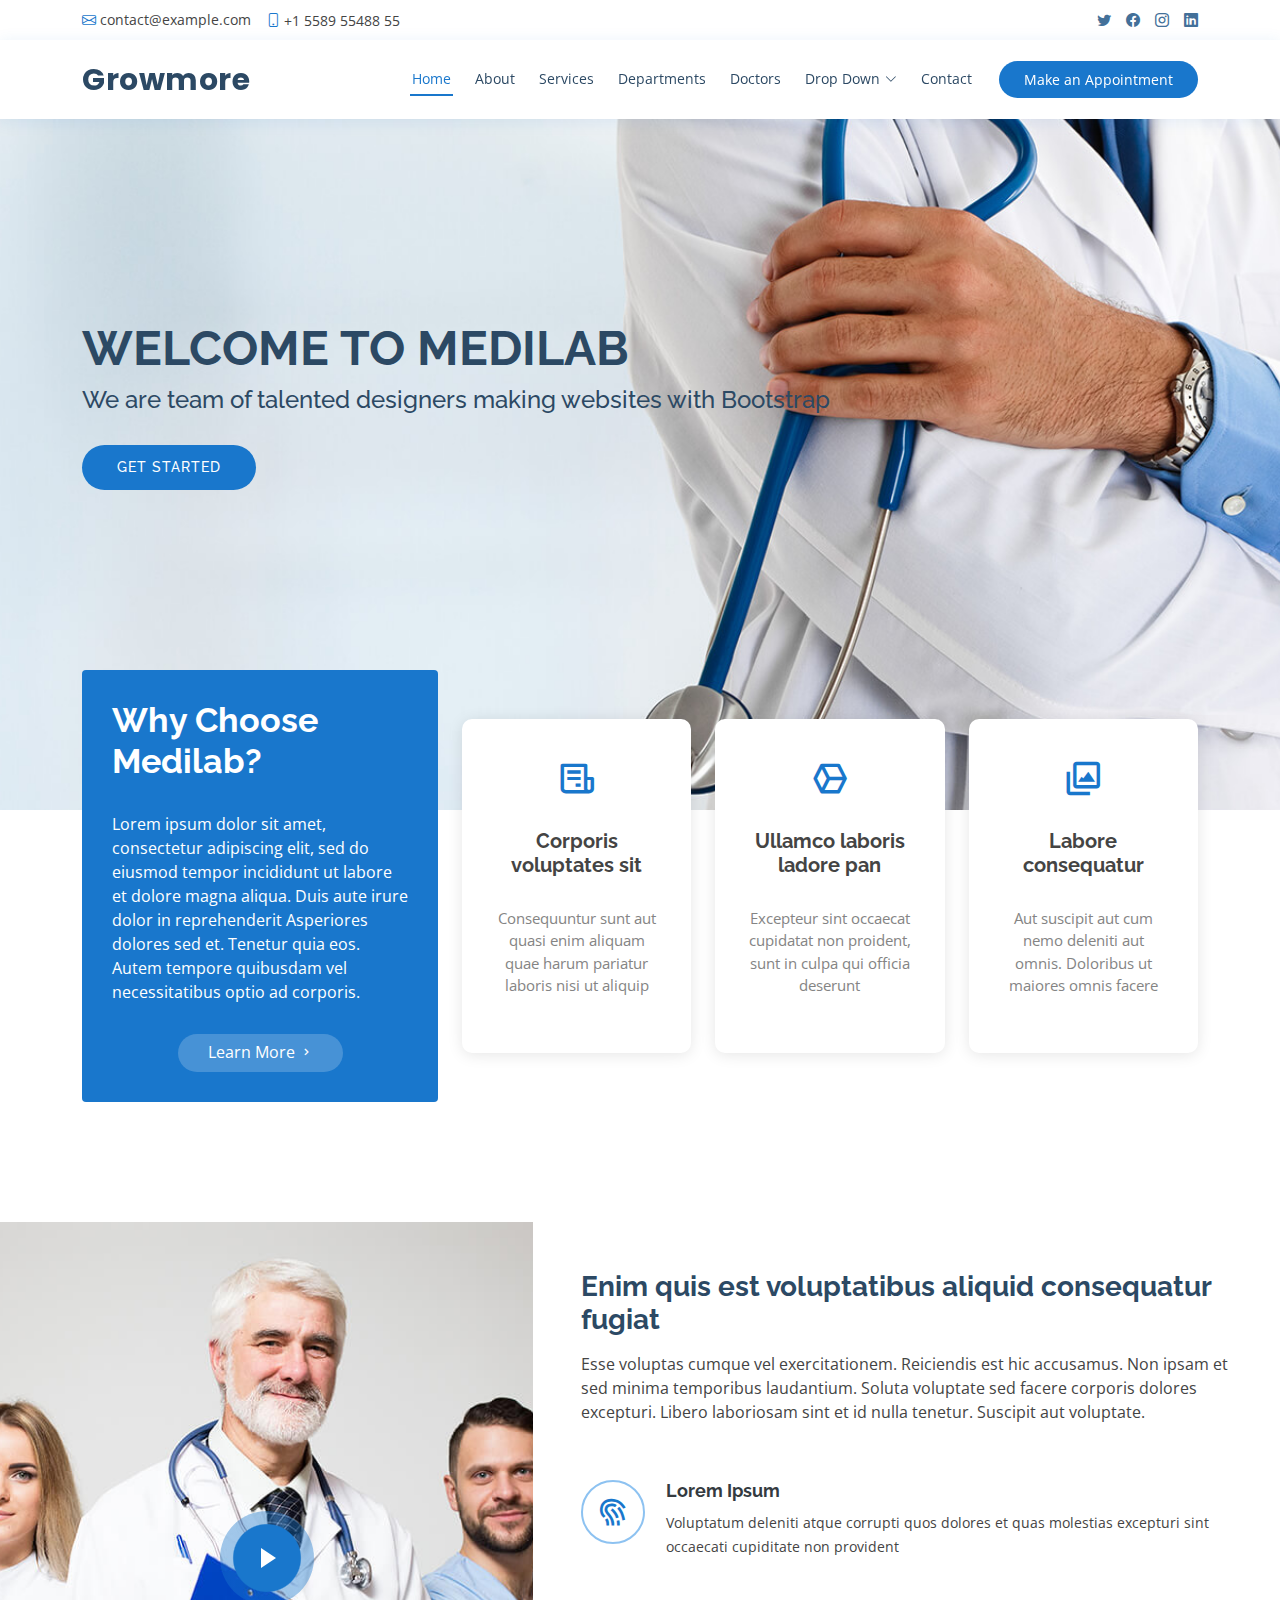
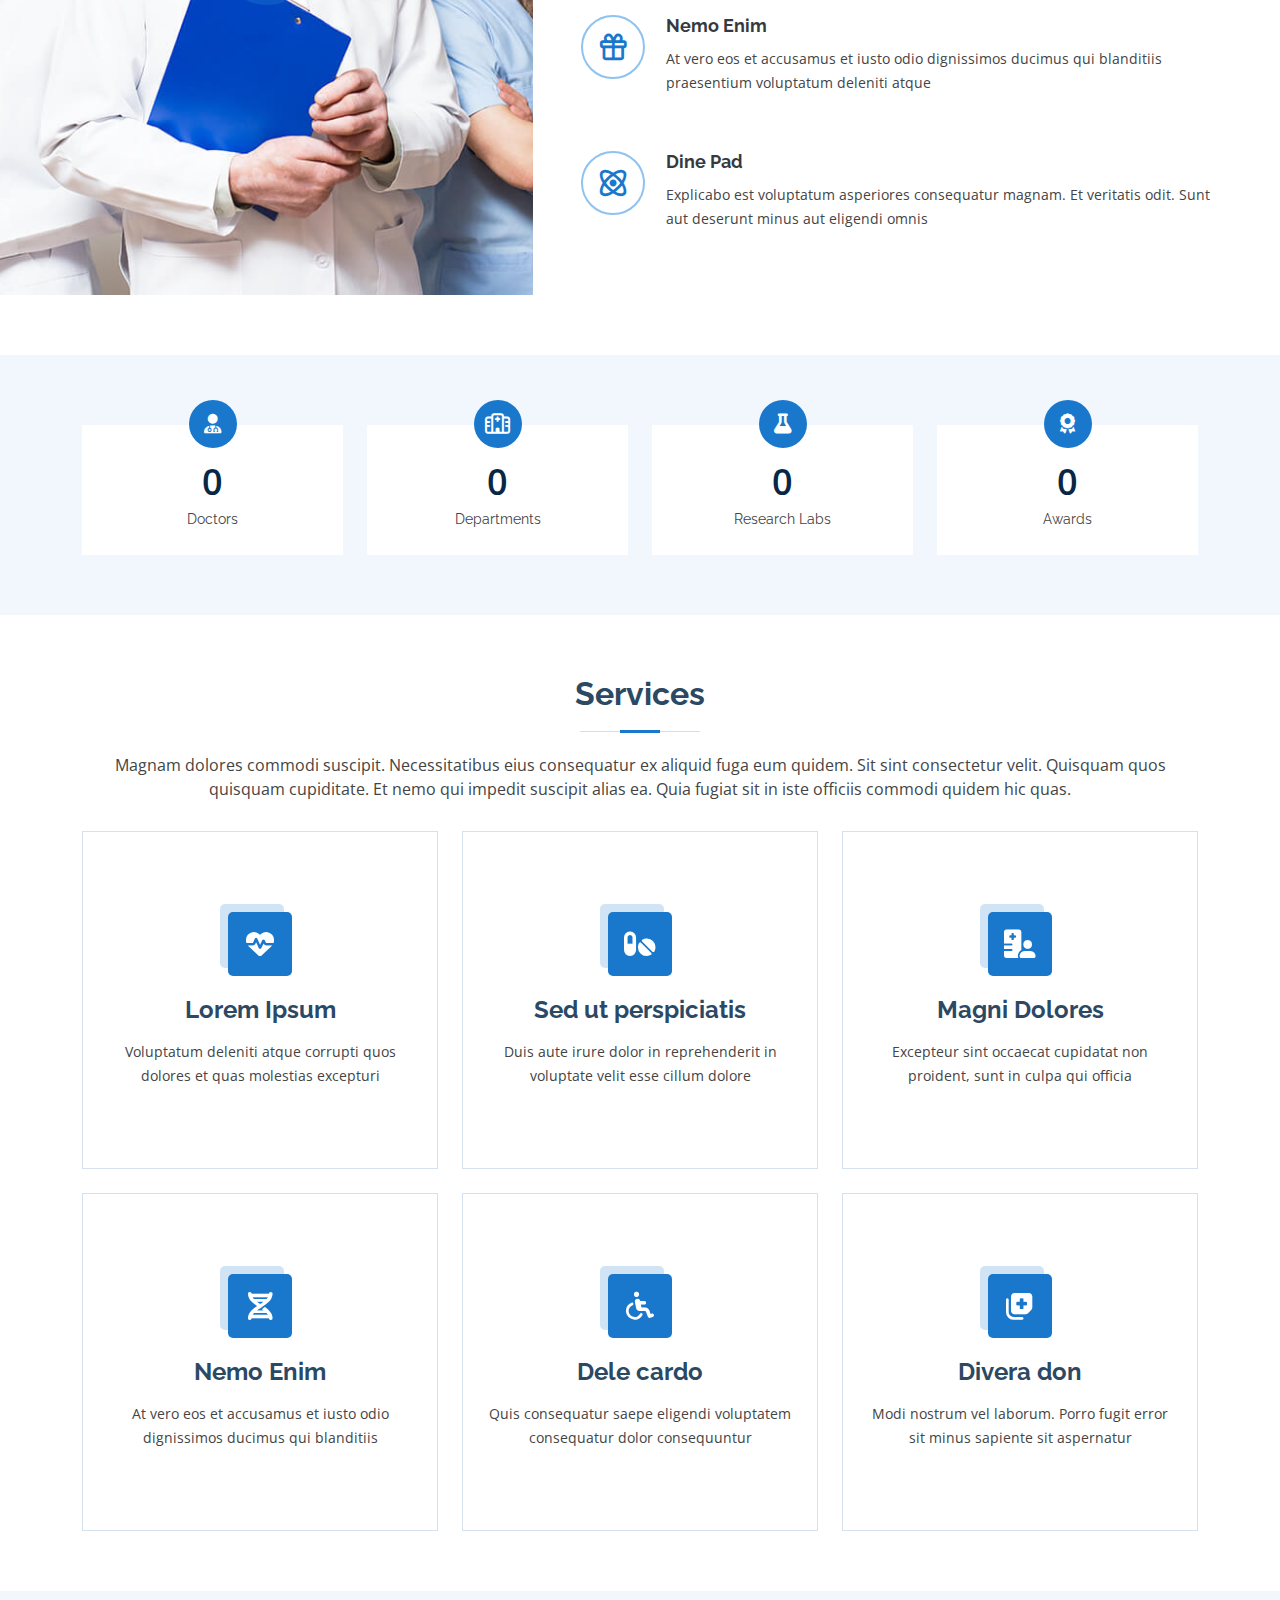
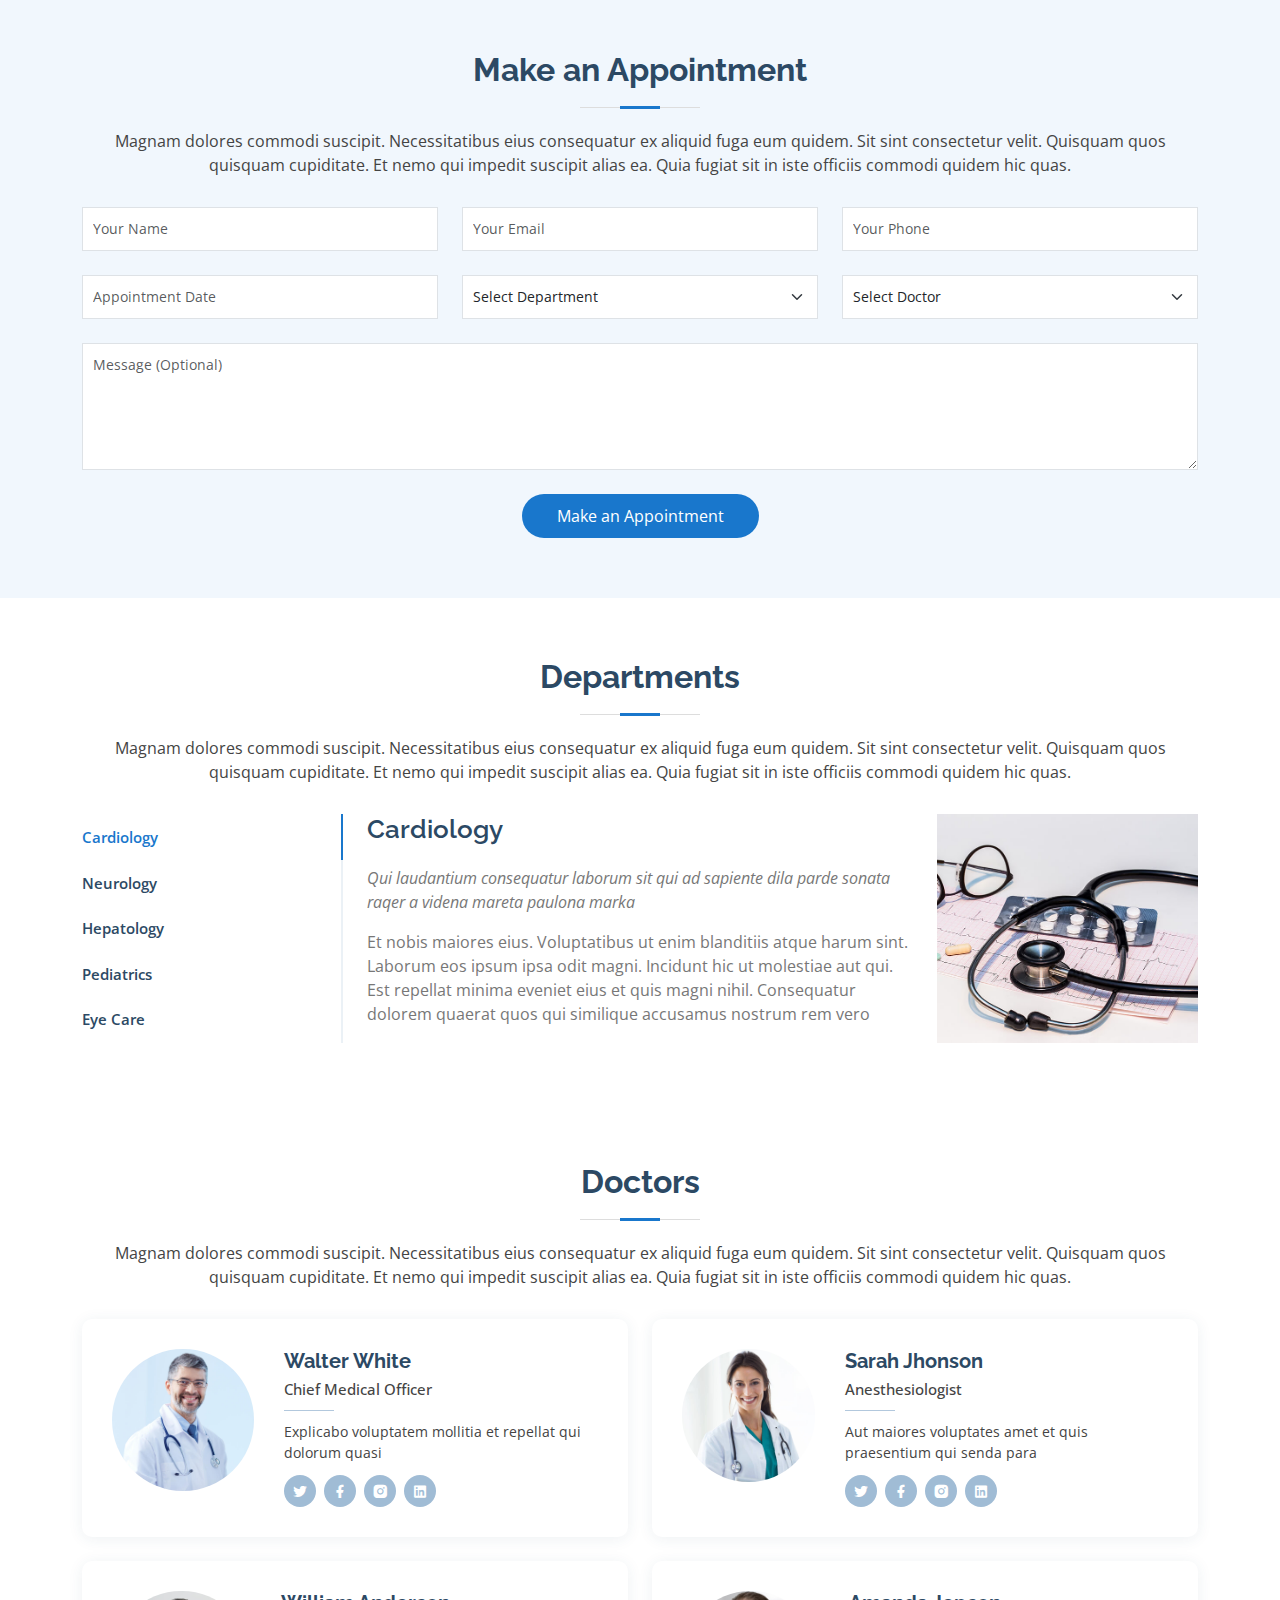
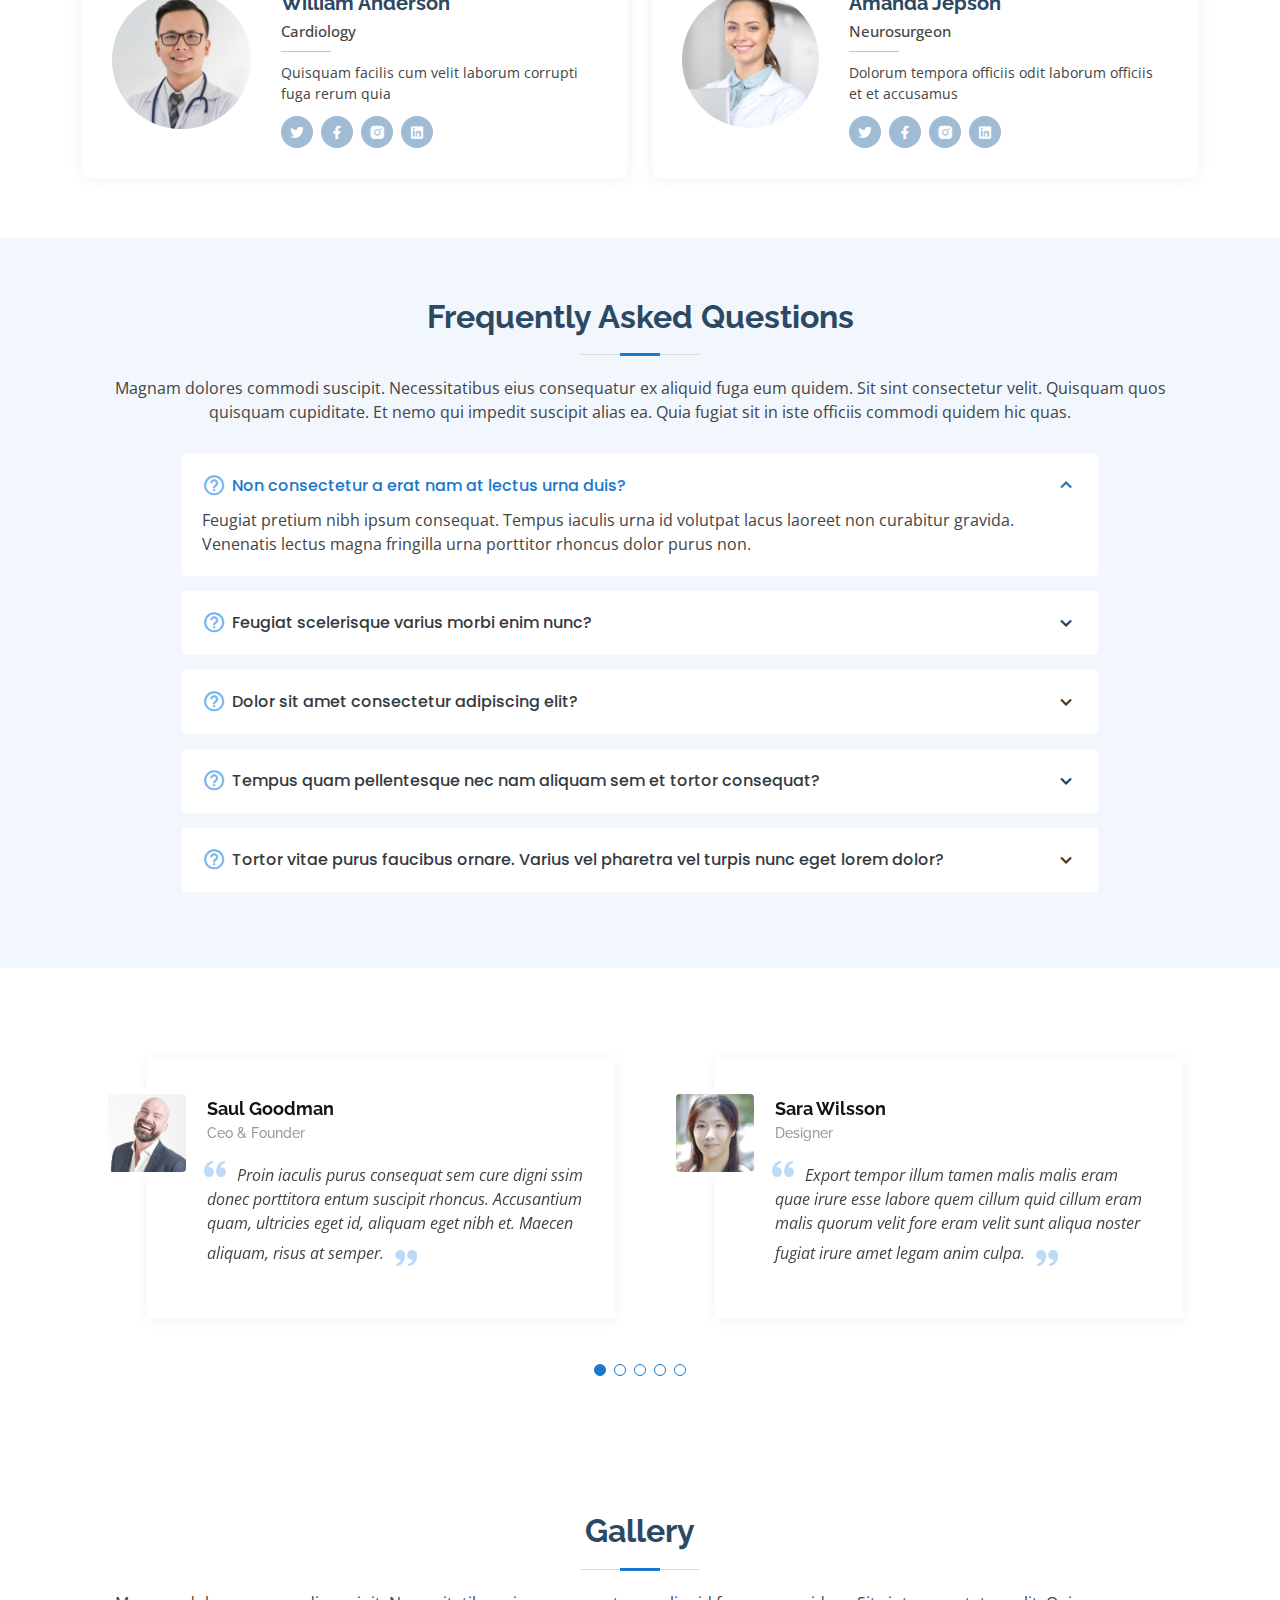
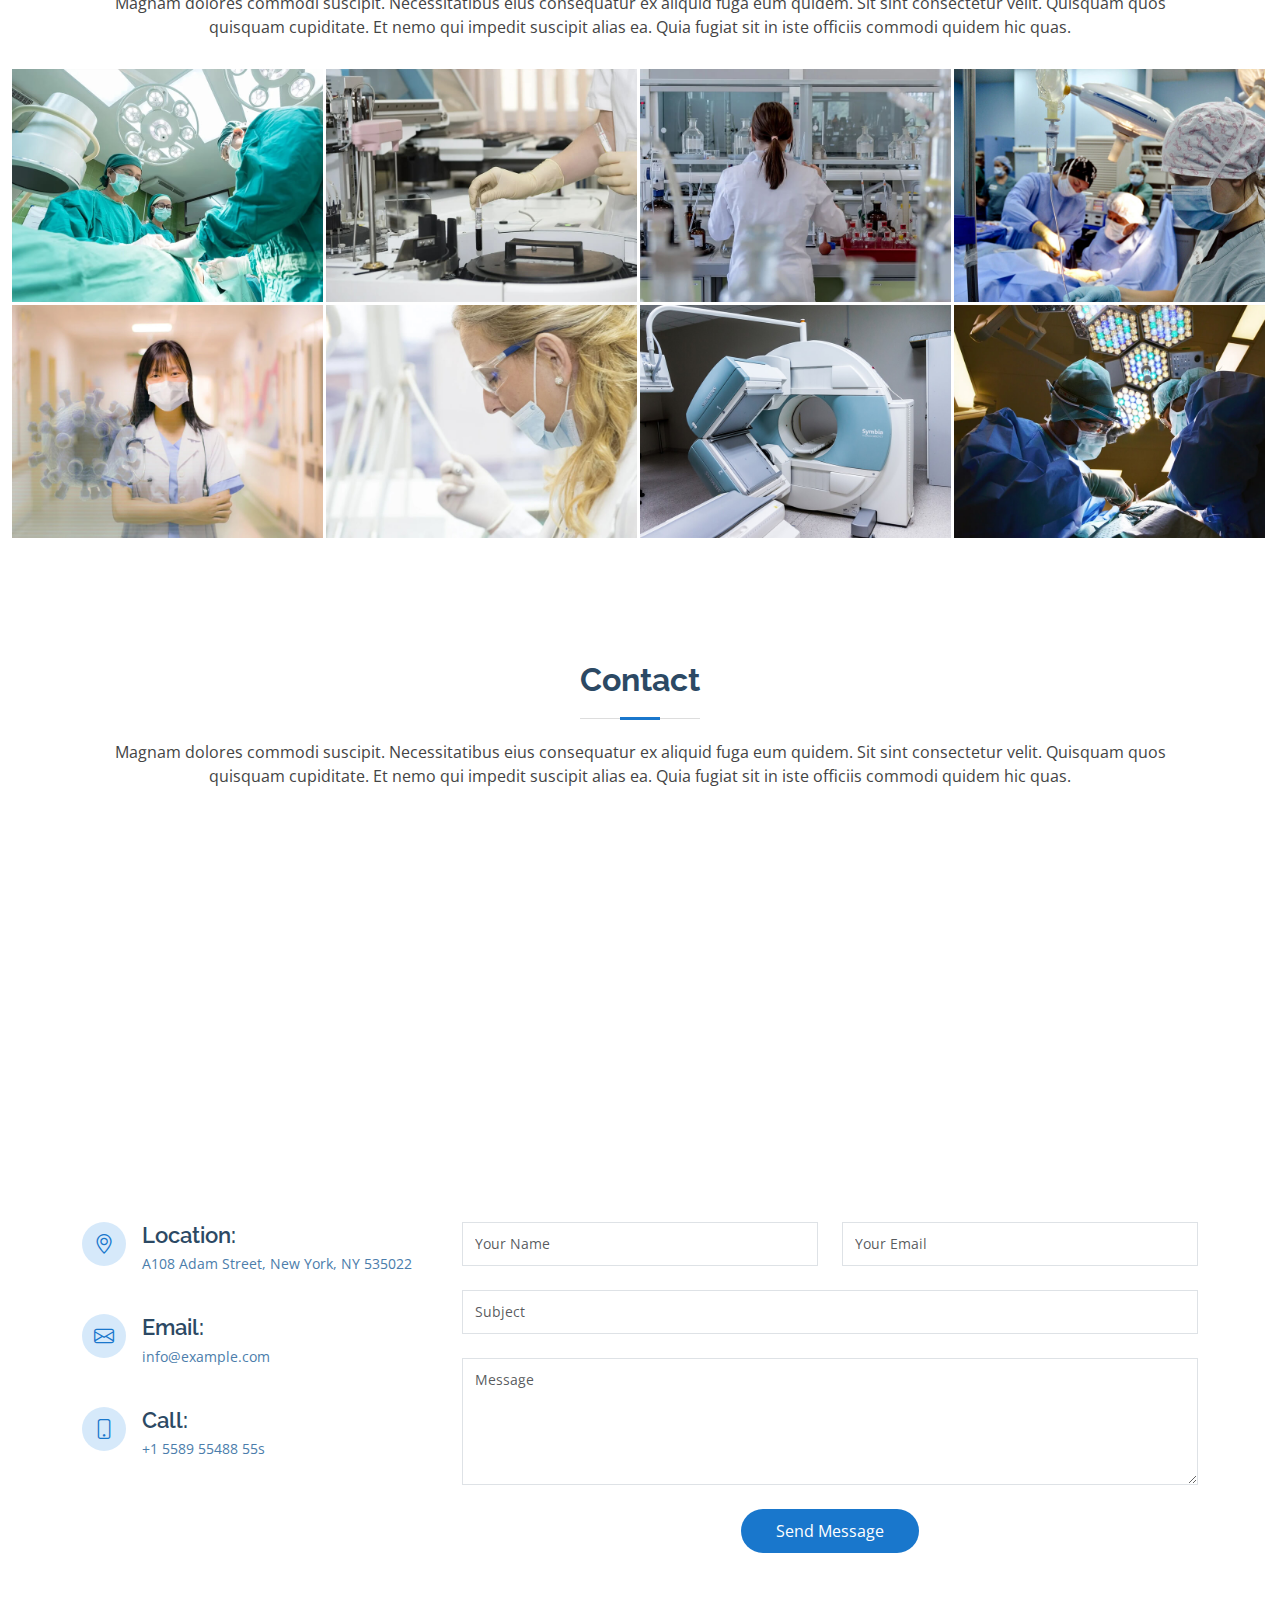
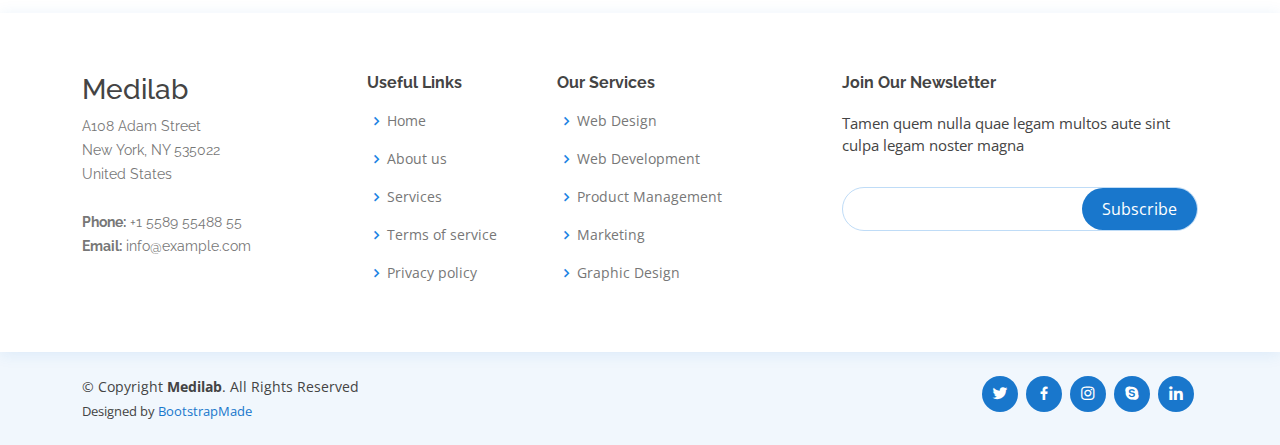
==== index.html @ aca4978a "first commit" ====
<!DOCTYPE html>
<html lang="en">

<head>
  <meta charset="utf-8">
  <meta content="width=device-width, initial-scale=1.0" name="viewport">

  <title>Medilab Bootstrap Template - Index</title>
  <meta content="" name="description">
  <meta content="" name="keywords">

  <!-- Favicons -->
  <link href="assets/img/favicon.png" rel="icon">
  <link href="assets/img/apple-touch-icon.png" rel="apple-touch-icon">

  <!-- Google Fonts -->
  <link href="https://fonts.googleapis.com/css?family=Open+Sans:300,300i,400,400i,600,600i,700,700i|Raleway:300,300i,400,400i,500,500i,600,600i,700,700i|Poppins:300,300i,400,400i,500,500i,600,600i,700,700i" rel="stylesheet">

  <!-- Vendor CSS Files -->
  <link href="assets/vendor/fontawesome-free/css/all.min.css" rel="stylesheet">
  <link href="assets/vendor/animate.css/animate.min.css" rel="stylesheet">
  <link href="assets/vendor/bootstrap/css/bootstrap.min.css" rel="stylesheet">
  <link href="assets/vendor/bootstrap-icons/bootstrap-icons.css" rel="stylesheet">
  <link href="assets/vendor/boxicons/css/boxicons.min.css" rel="stylesheet">
  <link href="assets/vendor/glightbox/css/glightbox.min.css" rel="stylesheet">
  <link href="assets/vendor/remixicon/remixicon.css" rel="stylesheet">
  <link href="assets/vendor/swiper/swiper-bundle.min.css" rel="stylesheet">

  <!-- Template Main CSS File -->
  <link href="assets/css/style.css" rel="stylesheet">

  <!-- =======================================================
  * Template Name: Medilab
  * Updated: Sep 18 2023 with Bootstrap v5.3.2
  * Template URL: https://bootstrapmade.com/medilab-free-medical-bootstrap-theme/
  * Author: BootstrapMade.com
  * License: https://bootstrapmade.com/license/
  ======================================================== -->
</head>

<body>

  <!-- ======= Top Bar ======= -->
  <div id="topbar" class="d-flex align-items-center fixed-top">
    <div class="container d-flex justify-content-between">
      <div class="contact-info d-flex align-items-center">
        <i class="bi bi-envelope"></i> <a href="mailto:contact@example.com">contact@example.com</a>
        <i class="bi bi-phone"></i> +1 5589 55488 55
      </div>
      <div class="d-none d-lg-flex social-links align-items-center">
        <a href="#" class="twitter"><i class="bi bi-twitter"></i></a>
        <a href="#" class="facebook"><i class="bi bi-facebook"></i></a>
        <a href="#" class="instagram"><i class="bi bi-instagram"></i></a>
        <a href="#" class="linkedin"><i class="bi bi-linkedin"></i></i></a>
      </div>
    </div>
  </div>

  <!-- ======= Header ======= -->
  <header id="header" class="fixed-top">
    <div class="container d-flex align-items-center">

      <h1 class="logo me-auto"><a href="index.html">Growmore</a></h1>
      <!-- Uncomment below if you prefer to use an image logo -->
      <!-- <a href="index.html" class="logo me-auto"><img src="assets/img/logo.png" alt="" class="img-fluid"></a>-->

      <nav id="navbar" class="navbar order-last order-lg-0">
        <ul>
          <li><a class="nav-link scrollto active" href="#hero">Home</a></li>
          <li><a class="nav-link scrollto" href="#about">About</a></li>
          <li><a class="nav-link scrollto" href="#services">Services</a></li>
          <li><a class="nav-link scrollto" href="#departments">Departments</a></li>
          <li><a class="nav-link scrollto" href="#doctors">Doctors</a></li>
          <li class="dropdown"><a href="#"><span>Drop Down</span> <i class="bi bi-chevron-down"></i></a>
            <ul>
              <li><a href="#">Drop Down 1</a></li>
              <li class="dropdown"><a href="#"><span>Deep Drop Down</span> <i class="bi bi-chevron-right"></i></a>
                <ul>
                  <li><a href="#">Deep Drop Down 1</a></li>
                  <li><a href="#">Deep Drop Down 2</a></li>
                  <li><a href="#">Deep Drop Down 3</a></li>
                  <li><a href="#">Deep Drop Down 4</a></li>
                  <li><a href="#">Deep Drop Down 5</a></li>
                </ul>
              </li>
              <li><a href="#">Drop Down 2</a></li>
              <li><a href="#">Drop Down 3</a></li>
              <li><a href="#">Drop Down 4</a></li>
            </ul>
          </li>
          <li><a class="nav-link scrollto" href="#contact">Contact</a></li>
        </ul>
        <i class="bi bi-list mobile-nav-toggle"></i>
      </nav><!-- .navbar -->

      <a href="#appointment" class="appointment-btn scrollto"><span class="d-none d-md-inline">Make an</span> Appointment</a>

    </div>
  </header><!-- End Header -->

  <!-- ======= Hero Section ======= -->
  <section id="hero" class="d-flex align-items-center">
    <div class="container">
      <h1>Welcome to Medilab</h1>
      <h2>We are team of talented designers making websites with Bootstrap</h2>
      <a href="#about" class="btn-get-started scrollto">Get Started</a>
    </div>
  </section><!-- End Hero -->

  <main id="main">

    <!-- ======= Why Us Section ======= -->
    <section id="why-us" class="why-us">
      <div class="container">

        <div class="row">
          <div class="col-lg-4 d-flex align-items-stretch">
            <div class="content">
              <h3>Why Choose Medilab?</h3>
              <p>
                Lorem ipsum dolor sit amet, consectetur adipiscing elit, sed do eiusmod tempor incididunt ut labore et dolore magna aliqua. Duis aute irure dolor in reprehenderit
                Asperiores dolores sed et. Tenetur quia eos. Autem tempore quibusdam vel necessitatibus optio ad corporis.
              </p>
              <div class="text-center">
                <a href="#" class="more-btn">Learn More <i class="bx bx-chevron-right"></i></a>
              </div>
            </div>
          </div>
          <div class="col-lg-8 d-flex align-items-stretch">
            <div class="icon-boxes d-flex flex-column justify-content-center">
              <div class="row">
                <div class="col-xl-4 d-flex align-items-stretch">
                  <div class="icon-box mt-4 mt-xl-0">
                    <i class="bx bx-receipt"></i>
                    <h4>Corporis voluptates sit</h4>
                    <p>Consequuntur sunt aut quasi enim aliquam quae harum pariatur laboris nisi ut aliquip</p>
                  </div>
                </div>
                <div class="col-xl-4 d-flex align-items-stretch">
                  <div class="icon-box mt-4 mt-xl-0">
                    <i class="bx bx-cube-alt"></i>
                    <h4>Ullamco laboris ladore pan</h4>
                    <p>Excepteur sint occaecat cupidatat non proident, sunt in culpa qui officia deserunt</p>
                  </div>
                </div>
                <div class="col-xl-4 d-flex align-items-stretch">
                  <div class="icon-box mt-4 mt-xl-0">
                    <i class="bx bx-images"></i>
                    <h4>Labore consequatur</h4>
                    <p>Aut suscipit aut cum nemo deleniti aut omnis. Doloribus ut maiores omnis facere</p>
                  </div>
                </div>
              </div>
            </div><!-- End .content-->
          </div>
        </div>

      </div>
    </section><!-- End Why Us Section -->

    <!-- ======= About Section ======= -->
    <section id="about" class="about">
      <div class="container-fluid">

        <div class="row">
          <div class="col-xl-5 col-lg-6 video-box d-flex justify-content-center align-items-stretch position-relative">
            <a href="https://www.youtube.com/watch?v=jDDaplaOz7Q" class="glightbox play-btn mb-4"></a>
          </div>

          <div class="col-xl-7 col-lg-6 icon-boxes d-flex flex-column align-items-stretch justify-content-center py-5 px-lg-5">
            <h3>Enim quis est voluptatibus aliquid consequatur fugiat</h3>
            <p>Esse voluptas cumque vel exercitationem. Reiciendis est hic accusamus. Non ipsam et sed minima temporibus laudantium. Soluta voluptate sed facere corporis dolores excepturi. Libero laboriosam sint et id nulla tenetur. Suscipit aut voluptate.</p>

            <div class="icon-box">
              <div class="icon"><i class="bx bx-fingerprint"></i></div>
              <h4 class="title"><a href="">Lorem Ipsum</a></h4>
              <p class="description">Voluptatum deleniti atque corrupti quos dolores et quas molestias excepturi sint occaecati cupiditate non provident</p>
            </div>

            <div class="icon-box">
              <div class="icon"><i class="bx bx-gift"></i></div>
              <h4 class="title"><a href="">Nemo Enim</a></h4>
              <p class="description">At vero eos et accusamus et iusto odio dignissimos ducimus qui blanditiis praesentium voluptatum deleniti atque</p>
            </div>

            <div class="icon-box">
              <div class="icon"><i class="bx bx-atom"></i></div>
              <h4 class="title"><a href="">Dine Pad</a></h4>
              <p class="description">Explicabo est voluptatum asperiores consequatur magnam. Et veritatis odit. Sunt aut deserunt minus aut eligendi omnis</p>
            </div>

          </div>
        </div>

      </div>
    </section><!-- End About Section -->

    <!-- ======= Counts Section ======= -->
    <section id="counts" class="counts">
      <div class="container">

        <div class="row">

          <div class="col-lg-3 col-md-6">
            <div class="count-box">
              <i class="fas fa-user-md"></i>
              <span data-purecounter-start="0" data-purecounter-end="85" data-purecounter-duration="1" class="purecounter"></span>
              <p>Doctors</p>
            </div>
          </div>

          <div class="col-lg-3 col-md-6 mt-5 mt-md-0">
            <div class="count-box">
              <i class="far fa-hospital"></i>
              <span data-purecounter-start="0" data-purecounter-end="18" data-purecounter-duration="1" class="purecounter"></span>
              <p>Departments</p>
            </div>
          </div>

          <div class="col-lg-3 col-md-6 mt-5 mt-lg-0">
            <div class="count-box">
              <i class="fas fa-flask"></i>
              <span data-purecounter-start="0" data-purecounter-end="12" data-purecounter-duration="1" class="purecounter"></span>
              <p>Research Labs</p>
            </div>
          </div>

          <div class="col-lg-3 col-md-6 mt-5 mt-lg-0">
            <div class="count-box">
              <i class="fas fa-award"></i>
              <span data-purecounter-start="0" data-purecounter-end="150" data-purecounter-duration="1" class="purecounter"></span>
              <p>Awards</p>
            </div>
          </div>

        </div>

      </div>
    </section><!-- End Counts Section -->

    <!-- ======= Services Section ======= -->
    <section id="services" class="services">
      <div class="container">

        <div class="section-title">
          <h2>Services</h2>
          <p>Magnam dolores commodi suscipit. Necessitatibus eius consequatur ex aliquid fuga eum quidem. Sit sint consectetur velit. Quisquam quos quisquam cupiditate. Et nemo qui impedit suscipit alias ea. Quia fugiat sit in iste officiis commodi quidem hic quas.</p>
        </div>

        <div class="row">
          <div class="col-lg-4 col-md-6 d-flex align-items-stretch">
            <div class="icon-box">
              <div class="icon"><i class="fas fa-heartbeat"></i></div>
              <h4><a href="">Lorem Ipsum</a></h4>
              <p>Voluptatum deleniti atque corrupti quos dolores et quas molestias excepturi</p>
            </div>
          </div>

          <div class="col-lg-4 col-md-6 d-flex align-items-stretch mt-4 mt-md-0">
            <div class="icon-box">
              <div class="icon"><i class="fas fa-pills"></i></div>
              <h4><a href="">Sed ut perspiciatis</a></h4>
              <p>Duis aute irure dolor in reprehenderit in voluptate velit esse cillum dolore</p>
            </div>
          </div>

          <div class="col-lg-4 col-md-6 d-flex align-items-stretch mt-4 mt-lg-0">
            <div class="icon-box">
              <div class="icon"><i class="fas fa-hospital-user"></i></div>
              <h4><a href="">Magni Dolores</a></h4>
              <p>Excepteur sint occaecat cupidatat non proident, sunt in culpa qui officia</p>
            </div>
          </div>

          <div class="col-lg-4 col-md-6 d-flex align-items-stretch mt-4">
            <div class="icon-box">
              <div class="icon"><i class="fas fa-dna"></i></div>
              <h4><a href="">Nemo Enim</a></h4>
              <p>At vero eos et accusamus et iusto odio dignissimos ducimus qui blanditiis</p>
            </div>
          </div>

          <div class="col-lg-4 col-md-6 d-flex align-items-stretch mt-4">
            <div class="icon-box">
              <div class="icon"><i class="fas fa-wheelchair"></i></div>
              <h4><a href="">Dele cardo</a></h4>
              <p>Quis consequatur saepe eligendi voluptatem consequatur dolor consequuntur</p>
            </div>
          </div>

          <div class="col-lg-4 col-md-6 d-flex align-items-stretch mt-4">
            <div class="icon-box">
              <div class="icon"><i class="fas fa-notes-medical"></i></div>
              <h4><a href="">Divera don</a></h4>
              <p>Modi nostrum vel laborum. Porro fugit error sit minus sapiente sit aspernatur</p>
            </div>
          </div>

        </div>

      </div>
    </section><!-- End Services Section -->

    <!-- ======= Appointment Section ======= -->
    <section id="appointment" class="appointment section-bg">
      <div class="container">

        <div class="section-title">
          <h2>Make an Appointment</h2>
          <p>Magnam dolores commodi suscipit. Necessitatibus eius consequatur ex aliquid fuga eum quidem. Sit sint consectetur velit. Quisquam quos quisquam cupiditate. Et nemo qui impedit suscipit alias ea. Quia fugiat sit in iste officiis commodi quidem hic quas.</p>
        </div>

        <form action="forms/appointment.php" method="post" role="form" class="php-email-form">
          <div class="row">
            <div class="col-md-4 form-group">
              <input type="text" name="name" class="form-control" id="name" placeholder="Your Name" data-rule="minlen:4" data-msg="Please enter at least 4 chars">
              <div class="validate"></div>
            </div>
            <div class="col-md-4 form-group mt-3 mt-md-0">
              <input type="email" class="form-control" name="email" id="email" placeholder="Your Email" data-rule="email" data-msg="Please enter a valid email">
              <div class="validate"></div>
            </div>
            <div class="col-md-4 form-group mt-3 mt-md-0">
              <input type="tel" class="form-control" name="phone" id="phone" placeholder="Your Phone" data-rule="minlen:4" data-msg="Please enter at least 4 chars">
              <div class="validate"></div>
            </div>
          </div>
          <div class="row">
            <div class="col-md-4 form-group mt-3">
              <input type="datetime" name="date" class="form-control datepicker" id="date" placeholder="Appointment Date" data-rule="minlen:4" data-msg="Please enter at least 4 chars">
              <div class="validate"></div>
            </div>
            <div class="col-md-4 form-group mt-3">
              <select name="department" id="department" class="form-select">
                <option value="">Select Department</option>
                <option value="Department 1">Department 1</option>
                <option value="Department 2">Department 2</option>
                <option value="Department 3">Department 3</option>
              </select>
              <div class="validate"></div>
            </div>
            <div class="col-md-4 form-group mt-3">
              <select name="doctor" id="doctor" class="form-select">
                <option value="">Select Doctor</option>
                <option value="Doctor 1">Doctor 1</option>
                <option value="Doctor 2">Doctor 2</option>
                <option value="Doctor 3">Doctor 3</option>
              </select>
              <div class="validate"></div>
            </div>
          </div>

          <div class="form-group mt-3">
            <textarea class="form-control" name="message" rows="5" placeholder="Message (Optional)"></textarea>
            <div class="validate"></div>
          </div>
          <div class="mb-3">
            <div class="loading">Loading</div>
            <div class="error-message"></div>
            <div class="sent-message">Your appointment request has been sent successfully. Thank you!</div>
          </div>
          <div class="text-center"><button type="submit">Make an Appointment</button></div>
        </form>

      </div>
    </section><!-- End Appointment Section -->

    <!-- ======= Departments Section ======= -->
    <section id="departments" class="departments">
      <div class="container">

        <div class="section-title">
          <h2>Departments</h2>
          <p>Magnam dolores commodi suscipit. Necessitatibus eius consequatur ex aliquid fuga eum quidem. Sit sint consectetur velit. Quisquam quos quisquam cupiditate. Et nemo qui impedit suscipit alias ea. Quia fugiat sit in iste officiis commodi quidem hic quas.</p>
        </div>

        <div class="row gy-4">
          <div class="col-lg-3">
            <ul class="nav nav-tabs flex-column">
              <li class="nav-item">
                <a class="nav-link active show" data-bs-toggle="tab" href="#tab-1">Cardiology</a>
              </li>
              <li class="nav-item">
                <a class="nav-link" data-bs-toggle="tab" href="#tab-2">Neurology</a>
              </li>
              <li class="nav-item">
                <a class="nav-link" data-bs-toggle="tab" href="#tab-3">Hepatology</a>
              </li>
              <li class="nav-item">
                <a class="nav-link" data-bs-toggle="tab" href="#tab-4">Pediatrics</a>
              </li>
              <li class="nav-item">
                <a class="nav-link" data-bs-toggle="tab" href="#tab-5">Eye Care</a>
              </li>
            </ul>
          </div>
          <div class="col-lg-9">
            <div class="tab-content">
              <div class="tab-pane active show" id="tab-1">
                <div class="row gy-4">
                  <div class="col-lg-8 details order-2 order-lg-1">
                    <h3>Cardiology</h3>
                    <p class="fst-italic">Qui laudantium consequatur laborum sit qui ad sapiente dila parde sonata raqer a videna mareta paulona marka</p>
                    <p>Et nobis maiores eius. Voluptatibus ut enim blanditiis atque harum sint. Laborum eos ipsum ipsa odit magni. Incidunt hic ut molestiae aut qui. Est repellat minima eveniet eius et quis magni nihil. Consequatur dolorem quaerat quos qui similique accusamus nostrum rem vero</p>
                  </div>
                  <div class="col-lg-4 text-center order-1 order-lg-2">
                    <img src="assets/img/departments-1.jpg" alt="" class="img-fluid">
                  </div>
                </div>
              </div>
              <div class="tab-pane" id="tab-2">
                <div class="row gy-4">
                  <div class="col-lg-8 details order-2 order-lg-1">
                    <h3>Et blanditiis nemo veritatis excepturi</h3>
                    <p class="fst-italic">Qui laudantium consequatur laborum sit qui ad sapiente dila parde sonata raqer a videna mareta paulona marka</p>
                    <p>Ea ipsum voluptatem consequatur quis est. Illum error ullam omnis quia et reiciendis sunt sunt est. Non aliquid repellendus itaque accusamus eius et velit ipsa voluptates. Optio nesciunt eaque beatae accusamus lerode pakto madirna desera vafle de nideran pal</p>
                  </div>
                  <div class="col-lg-4 text-center order-1 order-lg-2">
                    <img src="assets/img/departments-2.jpg" alt="" class="img-fluid">
                  </div>
                </div>
              </div>
              <div class="tab-pane" id="tab-3">
                <div class="row gy-4">
                  <div class="col-lg-8 details order-2 order-lg-1">
                    <h3>Impedit facilis occaecati odio neque aperiam sit</h3>
                    <p class="fst-italic">Eos voluptatibus quo. Odio similique illum id quidem non enim fuga. Qui natus non sunt dicta dolor et. In asperiores velit quaerat perferendis aut</p>
                    <p>Iure officiis odit rerum. Harum sequi eum illum corrupti culpa veritatis quisquam. Neque necessitatibus illo rerum eum ut. Commodi ipsam minima molestiae sed laboriosam a iste odio. Earum odit nesciunt fugiat sit ullam. Soluta et harum voluptatem optio quae</p>
                  </div>
                  <div class="col-lg-4 text-center order-1 order-lg-2">
                    <img src="assets/img/departments-3.jpg" alt="" class="img-fluid">
                  </div>
                </div>
              </div>
              <div class="tab-pane" id="tab-4">
                <div class="row gy-4">
                  <div class="col-lg-8 details order-2 order-lg-1">
                    <h3>Fuga dolores inventore laboriosam ut est accusamus laboriosam dolore</h3>
                    <p class="fst-italic">Totam aperiam accusamus. Repellat consequuntur iure voluptas iure porro quis delectus</p>
                    <p>Eaque consequuntur consequuntur libero expedita in voluptas. Nostrum ipsam necessitatibus aliquam fugiat debitis quis velit. Eum ex maxime error in consequatur corporis atque. Eligendi asperiores sed qui veritatis aperiam quia a laborum inventore</p>
                  </div>
                  <div class="col-lg-4 text-center order-1 order-lg-2">
                    <img src="assets/img/departments-4.jpg" alt="" class="img-fluid">
                  </div>
                </div>
              </div>
              <div class="tab-pane" id="tab-5">
                <div class="row gy-4">
                  <div class="col-lg-8 details order-2 order-lg-1">
                    <h3>Est eveniet ipsam sindera pad rone matrelat sando reda</h3>
                    <p class="fst-italic">Omnis blanditiis saepe eos autem qui sunt debitis porro quia.</p>
                    <p>Exercitationem nostrum omnis. Ut reiciendis repudiandae minus. Omnis recusandae ut non quam ut quod eius qui. Ipsum quia odit vero atque qui quibusdam amet. Occaecati sed est sint aut vitae molestiae voluptate vel</p>
                  </div>
                  <div class="col-lg-4 text-center order-1 order-lg-2">
                    <img src="assets/img/departments-5.jpg" alt="" class="img-fluid">
                  </div>
                </div>
              </div>
            </div>
          </div>
        </div>

      </div>
    </section><!-- End Departments Section -->

    <!-- ======= Doctors Section ======= -->
    <section id="doctors" class="doctors">
      <div class="container">

        <div class="section-title">
          <h2>Doctors</h2>
          <p>Magnam dolores commodi suscipit. Necessitatibus eius consequatur ex aliquid fuga eum quidem. Sit sint consectetur velit. Quisquam quos quisquam cupiditate. Et nemo qui impedit suscipit alias ea. Quia fugiat sit in iste officiis commodi quidem hic quas.</p>
        </div>

        <div class="row">

          <div class="col-lg-6">
            <div class="member d-flex align-items-start">
              <div class="pic"><img src="assets/img/doctors/doctors-1.jpg" class="img-fluid" alt=""></div>
              <div class="member-info">
                <h4>Walter White</h4>
                <span>Chief Medical Officer</span>
                <p>Explicabo voluptatem mollitia et repellat qui dolorum quasi</p>
                <div class="social">
                  <a href=""><i class="ri-twitter-fill"></i></a>
                  <a href=""><i class="ri-facebook-fill"></i></a>
                  <a href=""><i class="ri-instagram-fill"></i></a>
                  <a href=""> <i class="ri-linkedin-box-fill"></i> </a>
                </div>
              </div>
            </div>
          </div>

          <div class="col-lg-6 mt-4 mt-lg-0">
            <div class="member d-flex align-items-start">
              <div class="pic"><img src="assets/img/doctors/doctors-2.jpg" class="img-fluid" alt=""></div>
              <div class="member-info">
                <h4>Sarah Jhonson</h4>
                <span>Anesthesiologist</span>
                <p>Aut maiores voluptates amet et quis praesentium qui senda para</p>
                <div class="social">
                  <a href=""><i class="ri-twitter-fill"></i></a>
                  <a href=""><i class="ri-facebook-fill"></i></a>
                  <a href=""><i class="ri-instagram-fill"></i></a>
                  <a href=""> <i class="ri-linkedin-box-fill"></i> </a>
                </div>
              </div>
            </div>
          </div>

          <div class="col-lg-6 mt-4">
            <div class="member d-flex align-items-start">
              <div class="pic"><img src="assets/img/doctors/doctors-3.jpg" class="img-fluid" alt=""></div>
              <div class="member-info">
                <h4>William Anderson</h4>
                <span>Cardiology</span>
                <p>Quisquam facilis cum velit laborum corrupti fuga rerum quia</p>
                <div class="social">
                  <a href=""><i class="ri-twitter-fill"></i></a>
                  <a href=""><i class="ri-facebook-fill"></i></a>
                  <a href=""><i class="ri-instagram-fill"></i></a>
                  <a href=""> <i class="ri-linkedin-box-fill"></i> </a>
                </div>
              </div>
            </div>
          </div>

          <div class="col-lg-6 mt-4">
            <div class="member d-flex align-items-start">
              <div class="pic"><img src="assets/img/doctors/doctors-4.jpg" class="img-fluid" alt=""></div>
              <div class="member-info">
                <h4>Amanda Jepson</h4>
                <span>Neurosurgeon</span>
                <p>Dolorum tempora officiis odit laborum officiis et et accusamus</p>
                <div class="social">
                  <a href=""><i class="ri-twitter-fill"></i></a>
                  <a href=""><i class="ri-facebook-fill"></i></a>
                  <a href=""><i class="ri-instagram-fill"></i></a>
                  <a href=""> <i class="ri-linkedin-box-fill"></i> </a>
                </div>
              </div>
            </div>
          </div>

        </div>

      </div>
    </section><!-- End Doctors Section -->

    <!-- ======= Frequently Asked Questions Section ======= -->
    <section id="faq" class="faq section-bg">
      <div class="container">

        <div class="section-title">
          <h2>Frequently Asked Questions</h2>
          <p>Magnam dolores commodi suscipit. Necessitatibus eius consequatur ex aliquid fuga eum quidem. Sit sint consectetur velit. Quisquam quos quisquam cupiditate. Et nemo qui impedit suscipit alias ea. Quia fugiat sit in iste officiis commodi quidem hic quas.</p>
        </div>

        <div class="faq-list">
          <ul>
            <li data-aos="fade-up">
              <i class="bx bx-help-circle icon-help"></i> <a data-bs-toggle="collapse" class="collapse" data-bs-target="#faq-list-1">Non consectetur a erat nam at lectus urna duis? <i class="bx bx-chevron-down icon-show"></i><i class="bx bx-chevron-up icon-close"></i></a>
              <div id="faq-list-1" class="collapse show" data-bs-parent=".faq-list">
                <p>
                  Feugiat pretium nibh ipsum consequat. Tempus iaculis urna id volutpat lacus laoreet non curabitur gravida. Venenatis lectus magna fringilla urna porttitor rhoncus dolor purus non.
                </p>
              </div>
            </li>

            <li data-aos="fade-up" data-aos-delay="100">
              <i class="bx bx-help-circle icon-help"></i> <a data-bs-toggle="collapse" data-bs-target="#faq-list-2" class="collapsed">Feugiat scelerisque varius morbi enim nunc? <i class="bx bx-chevron-down icon-show"></i><i class="bx bx-chevron-up icon-close"></i></a>
              <div id="faq-list-2" class="collapse" data-bs-parent=".faq-list">
                <p>
                  Dolor sit amet consectetur adipiscing elit pellentesque habitant morbi. Id interdum velit laoreet id donec ultrices. Fringilla phasellus faucibus scelerisque eleifend donec pretium. Est pellentesque elit ullamcorper dignissim. Mauris ultrices eros in cursus turpis massa tincidunt dui.
                </p>
              </div>
            </li>

            <li data-aos="fade-up" data-aos-delay="200">
              <i class="bx bx-help-circle icon-help"></i> <a data-bs-toggle="collapse" data-bs-target="#faq-list-3" class="collapsed">Dolor sit amet consectetur adipiscing elit? <i class="bx bx-chevron-down icon-show"></i><i class="bx bx-chevron-up icon-close"></i></a>
              <div id="faq-list-3" class="collapse" data-bs-parent=".faq-list">
                <p>
                  Eleifend mi in nulla posuere sollicitudin aliquam ultrices sagittis orci. Faucibus pulvinar elementum integer enim. Sem nulla pharetra diam sit amet nisl suscipit. Rutrum tellus pellentesque eu tincidunt. Lectus urna duis convallis convallis tellus. Urna molestie at elementum eu facilisis sed odio morbi quis
                </p>
              </div>
            </li>

            <li data-aos="fade-up" data-aos-delay="300">
              <i class="bx bx-help-circle icon-help"></i> <a data-bs-toggle="collapse" data-bs-target="#faq-list-4" class="collapsed">Tempus quam pellentesque nec nam aliquam sem et tortor consequat? <i class="bx bx-chevron-down icon-show"></i><i class="bx bx-chevron-up icon-close"></i></a>
              <div id="faq-list-4" class="collapse" data-bs-parent=".faq-list">
                <p>
                  Molestie a iaculis at erat pellentesque adipiscing commodo. Dignissim suspendisse in est ante in. Nunc vel risus commodo viverra maecenas accumsan. Sit amet nisl suscipit adipiscing bibendum est. Purus gravida quis blandit turpis cursus in.
                </p>
              </div>
            </li>

            <li data-aos="fade-up" data-aos-delay="400">
              <i class="bx bx-help-circle icon-help"></i> <a data-bs-toggle="collapse" data-bs-target="#faq-list-5" class="collapsed">Tortor vitae purus faucibus ornare. Varius vel pharetra vel turpis nunc eget lorem dolor? <i class="bx bx-chevron-down icon-show"></i><i class="bx bx-chevron-up icon-close"></i></a>
              <div id="faq-list-5" class="collapse" data-bs-parent=".faq-list">
                <p>
                  Laoreet sit amet cursus sit amet dictum sit amet justo. Mauris vitae ultricies leo integer malesuada nunc vel. Tincidunt eget nullam non nisi est sit amet. Turpis nunc eget lorem dolor sed. Ut venenatis tellus in metus vulputate eu scelerisque.
                </p>
              </div>
            </li>

          </ul>
        </div>

      </div>
    </section><!-- End Frequently Asked Questions Section -->

    <!-- ======= Testimonials Section ======= -->
    <section id="testimonials" class="testimonials">
      <div class="container">

        <div class="testimonials-slider swiper" data-aos="fade-up" data-aos-delay="100">
          <div class="swiper-wrapper">

            <div class="swiper-slide">
              <div class="testimonial-wrap">
                <div class="testimonial-item">
                  <img src="assets/img/testimonials/testimonials-1.jpg" class="testimonial-img" alt="">
                  <h3>Saul Goodman</h3>
                  <h4>Ceo &amp; Founder</h4>
                  <p>
                    <i class="bx bxs-quote-alt-left quote-icon-left"></i>
                    Proin iaculis purus consequat sem cure digni ssim donec porttitora entum suscipit rhoncus. Accusantium quam, ultricies eget id, aliquam eget nibh et. Maecen aliquam, risus at semper.
                    <i class="bx bxs-quote-alt-right quote-icon-right"></i>
                  </p>
                </div>
              </div>
            </div><!-- End testimonial item -->

            <div class="swiper-slide">
              <div class="testimonial-wrap">
                <div class="testimonial-item">
                  <img src="assets/img/testimonials/testimonials-2.jpg" class="testimonial-img" alt="">
                  <h3>Sara Wilsson</h3>
                  <h4>Designer</h4>
                  <p>
                    <i class="bx bxs-quote-alt-left quote-icon-left"></i>
                    Export tempor illum tamen malis malis eram quae irure esse labore quem cillum quid cillum eram malis quorum velit fore eram velit sunt aliqua noster fugiat irure amet legam anim culpa.
                    <i class="bx bxs-quote-alt-right quote-icon-right"></i>
                  </p>
                </div>
              </div>
            </div><!-- End testimonial item -->

            <div class="swiper-slide">
              <div class="testimonial-wrap">
                <div class="testimonial-item">
                  <img src="assets/img/testimonials/testimonials-3.jpg" class="testimonial-img" alt="">
                  <h3>Jena Karlis</h3>
                  <h4>Store Owner</h4>
                  <p>
                    <i class="bx bxs-quote-alt-left quote-icon-left"></i>
                    Enim nisi quem export duis labore cillum quae magna enim sint quorum nulla quem veniam duis minim tempor labore quem eram duis noster aute amet eram fore quis sint minim.
                    <i class="bx bxs-quote-alt-right quote-icon-right"></i>
                  </p>
                </div>
              </div>
            </div><!-- End testimonial item -->

            <div class="swiper-slide">
              <div class="testimonial-wrap">
                <div class="testimonial-item">
                  <img src="assets/img/testimonials/testimonials-4.jpg" class="testimonial-img" alt="">
                  <h3>Matt Brandon</h3>
                  <h4>Freelancer</h4>
                  <p>
                    <i class="bx bxs-quote-alt-left quote-icon-left"></i>
                    Fugiat enim eram quae cillum dolore dolor amet nulla culpa multos export minim fugiat minim velit minim dolor enim duis veniam ipsum anim magna sunt elit fore quem dolore labore illum veniam.
                    <i class="bx bxs-quote-alt-right quote-icon-right"></i>
                  </p>
                </div>
              </div>
            </div><!-- End testimonial item -->

            <div class="swiper-slide">
              <div class="testimonial-wrap">
                <div class="testimonial-item">
                  <img src="assets/img/testimonials/testimonials-5.jpg" class="testimonial-img" alt="">
                  <h3>John Larson</h3>
                  <h4>Entrepreneur</h4>
                  <p>
                    <i class="bx bxs-quote-alt-left quote-icon-left"></i>
                    Quis quorum aliqua sint quem legam fore sunt eram irure aliqua veniam tempor noster veniam enim culpa labore duis sunt culpa nulla illum cillum fugiat legam esse veniam culpa fore nisi cillum quid.
                    <i class="bx bxs-quote-alt-right quote-icon-right"></i>
                  </p>
                </div>
              </div>
            </div><!-- End testimonial item -->

          </div>
          <div class="swiper-pagination"></div>
        </div>

      </div>
    </section><!-- End Testimonials Section -->

    <!-- ======= Gallery Section ======= -->
    <section id="gallery" class="gallery">
      <div class="container">

        <div class="section-title">
          <h2>Gallery</h2>
          <p>Magnam dolores commodi suscipit. Necessitatibus eius consequatur ex aliquid fuga eum quidem. Sit sint consectetur velit. Quisquam quos quisquam cupiditate. Et nemo qui impedit suscipit alias ea. Quia fugiat sit in iste officiis commodi quidem hic quas.</p>
        </div>
      </div>

      <div class="container-fluid">
        <div class="row g-0">

          <div class="col-lg-3 col-md-4">
            <div class="gallery-item">
              <a href="assets/img/gallery/gallery-1.jpg" class="galelry-lightbox">
                <img src="assets/img/gallery/gallery-1.jpg" alt="" class="img-fluid">
              </a>
            </div>
          </div>

          <div class="col-lg-3 col-md-4">
            <div class="gallery-item">
              <a href="assets/img/gallery/gallery-2.jpg" class="galelry-lightbox">
                <img src="assets/img/gallery/gallery-2.jpg" alt="" class="img-fluid">
              </a>
            </div>
          </div>

          <div class="col-lg-3 col-md-4">
            <div class="gallery-item">
              <a href="assets/img/gallery/gallery-3.jpg" class="galelry-lightbox">
                <img src="assets/img/gallery/gallery-3.jpg" alt="" class="img-fluid">
              </a>
            </div>
          </div>

          <div class="col-lg-3 col-md-4">
            <div class="gallery-item">
              <a href="assets/img/gallery/gallery-4.jpg" class="galelry-lightbox">
                <img src="assets/img/gallery/gallery-4.jpg" alt="" class="img-fluid">
              </a>
            </div>
          </div>

          <div class="col-lg-3 col-md-4">
            <div class="gallery-item">
              <a href="assets/img/gallery/gallery-5.jpg" class="galelry-lightbox">
                <img src="assets/img/gallery/gallery-5.jpg" alt="" class="img-fluid">
              </a>
            </div>
          </div>

          <div class="col-lg-3 col-md-4">
            <div class="gallery-item">
              <a href="assets/img/gallery/gallery-6.jpg" class="galelry-lightbox">
                <img src="assets/img/gallery/gallery-6.jpg" alt="" class="img-fluid">
              </a>
            </div>
          </div>

          <div class="col-lg-3 col-md-4">
            <div class="gallery-item">
              <a href="assets/img/gallery/gallery-7.jpg" class="galelry-lightbox">
                <img src="assets/img/gallery/gallery-7.jpg" alt="" class="img-fluid">
              </a>
            </div>
          </div>

          <div class="col-lg-3 col-md-4">
            <div class="gallery-item">
              <a href="assets/img/gallery/gallery-8.jpg" class="galelry-lightbox">
                <img src="assets/img/gallery/gallery-8.jpg" alt="" class="img-fluid">
              </a>
            </div>
          </div>

        </div>

      </div>
    </section><!-- End Gallery Section -->

    <!-- ======= Contact Section ======= -->
    <section id="contact" class="contact">
      <div class="container">

        <div class="section-title">
          <h2>Contact</h2>
          <p>Magnam dolores commodi suscipit. Necessitatibus eius consequatur ex aliquid fuga eum quidem. Sit sint consectetur velit. Quisquam quos quisquam cupiditate. Et nemo qui impedit suscipit alias ea. Quia fugiat sit in iste officiis commodi quidem hic quas.</p>
        </div>
      </div>

      <div>
        <iframe style="border:0; width: 100%; height: 350px;" src="https://www.google.com/maps/embed?pb=!1m14!1m8!1m3!1d12097.433213460943!2d-74.0062269!3d40.7101282!3m2!1i1024!2i768!4f13.1!3m3!1m2!1s0x0%3A0xb89d1fe6bc499443!2sDowntown+Conference+Center!5e0!3m2!1smk!2sbg!4v1539943755621" frameborder="0" allowfullscreen></iframe>
      </div>

      <div class="container">
        <div class="row mt-5">

          <div class="col-lg-4">
            <div class="info">
              <div class="address">
                <i class="bi bi-geo-alt"></i>
                <h4>Location:</h4>
                <p>A108 Adam Street, New York, NY 535022</p>
              </div>

              <div class="email">
                <i class="bi bi-envelope"></i>
                <h4>Email:</h4>
                <p>info@example.com</p>
              </div>

              <div class="phone">
                <i class="bi bi-phone"></i>
                <h4>Call:</h4>
                <p>+1 5589 55488 55s</p>
              </div>

            </div>

          </div>

          <div class="col-lg-8 mt-5 mt-lg-0">

            <form action="forms/contact.php" method="post" role="form" class="php-email-form">
              <div class="row">
                <div class="col-md-6 form-group">
                  <input type="text" name="name" class="form-control" id="name" placeholder="Your Name" required>
                </div>
                <div class="col-md-6 form-group mt-3 mt-md-0">
                  <input type="email" class="form-control" name="email" id="email" placeholder="Your Email" required>
                </div>
              </div>
              <div class="form-group mt-3">
                <input type="text" class="form-control" name="subject" id="subject" placeholder="Subject" required>
              </div>
              <div class="form-group mt-3">
                <textarea class="form-control" name="message" rows="5" placeholder="Message" required></textarea>
              </div>
              <div class="my-3">
                <div class="loading">Loading</div>
                <div class="error-message"></div>
                <div class="sent-message">Your message has been sent. Thank you!</div>
              </div>
              <div class="text-center"><button type="submit">Send Message</button></div>
            </form>

          </div>

        </div>

      </div>
    </section><!-- End Contact Section -->

  </main><!-- End #main -->

  <!-- ======= Footer ======= -->
  <footer id="footer">

    <div class="footer-top">
      <div class="container">
        <div class="row">

          <div class="col-lg-3 col-md-6 footer-contact">
            <h3>Medilab</h3>
            <p>
              A108 Adam Street <br>
              New York, NY 535022<br>
              United States <br><br>
              <strong>Phone:</strong> +1 5589 55488 55<br>
              <strong>Email:</strong> info@example.com<br>
            </p>
          </div>

          <div class="col-lg-2 col-md-6 footer-links">
            <h4>Useful Links</h4>
            <ul>
              <li><i class="bx bx-chevron-right"></i> <a href="#">Home</a></li>
              <li><i class="bx bx-chevron-right"></i> <a href="#">About us</a></li>
              <li><i class="bx bx-chevron-right"></i> <a href="#">Services</a></li>
              <li><i class="bx bx-chevron-right"></i> <a href="#">Terms of service</a></li>
              <li><i class="bx bx-chevron-right"></i> <a href="#">Privacy policy</a></li>
            </ul>
          </div>

          <div class="col-lg-3 col-md-6 footer-links">
            <h4>Our Services</h4>
            <ul>
              <li><i class="bx bx-chevron-right"></i> <a href="#">Web Design</a></li>
              <li><i class="bx bx-chevron-right"></i> <a href="#">Web Development</a></li>
              <li><i class="bx bx-chevron-right"></i> <a href="#">Product Management</a></li>
              <li><i class="bx bx-chevron-right"></i> <a href="#">Marketing</a></li>
              <li><i class="bx bx-chevron-right"></i> <a href="#">Graphic Design</a></li>
            </ul>
          </div>

          <div class="col-lg-4 col-md-6 footer-newsletter">
            <h4>Join Our Newsletter</h4>
            <p>Tamen quem nulla quae legam multos aute sint culpa legam noster magna</p>
            <form action="" method="post">
              <input type="email" name="email"><input type="submit" value="Subscribe">
            </form>
          </div>

        </div>
      </div>
    </div>

    <div class="container d-md-flex py-4">

      <div class="me-md-auto text-center text-md-start">
        <div class="copyright">
          &copy; Copyright <strong><span>Medilab</span></strong>. All Rights Reserved
        </div>
        <div class="credits">
          <!-- All the links in the footer should remain intact. -->
          <!-- You can delete the links only if you purchased the pro version. -->
          <!-- Licensing information: https://bootstrapmade.com/license/ -->
          <!-- Purchase the pro version with working PHP/AJAX contact form: https://bootstrapmade.com/medilab-free-medical-bootstrap-theme/ -->
          Designed by <a href="https://bootstrapmade.com/">BootstrapMade</a>
        </div>
      </div>
      <div class="social-links text-center text-md-right pt-3 pt-md-0">
        <a href="#" class="twitter"><i class="bx bxl-twitter"></i></a>
        <a href="#" class="facebook"><i class="bx bxl-facebook"></i></a>
        <a href="#" class="instagram"><i class="bx bxl-instagram"></i></a>
        <a href="#" class="google-plus"><i class="bx bxl-skype"></i></a>
        <a href="#" class="linkedin"><i class="bx bxl-linkedin"></i></a>
      </div>
    </div>
  </footer><!-- End Footer -->

  <div id="preloader"></div>
  <a href="#" class="back-to-top d-flex align-items-center justify-content-center"><i class="bi bi-arrow-up-short"></i></a>

  <!-- Vendor JS Files -->
  <script src="assets/vendor/purecounter/purecounter_vanilla.js"></script>
  <script src="assets/vendor/bootstrap/js/bootstrap.bundle.min.js"></script>
  <script src="assets/vendor/glightbox/js/glightbox.min.js"></script>
  <script src="assets/vendor/swiper/swiper-bundle.min.js"></script>
  <script src="assets/vendor/php-email-form/validate.js"></script>

  <!-- Template Main JS File -->
  <script src="assets/js/main.js"></script>

</body>

</html>
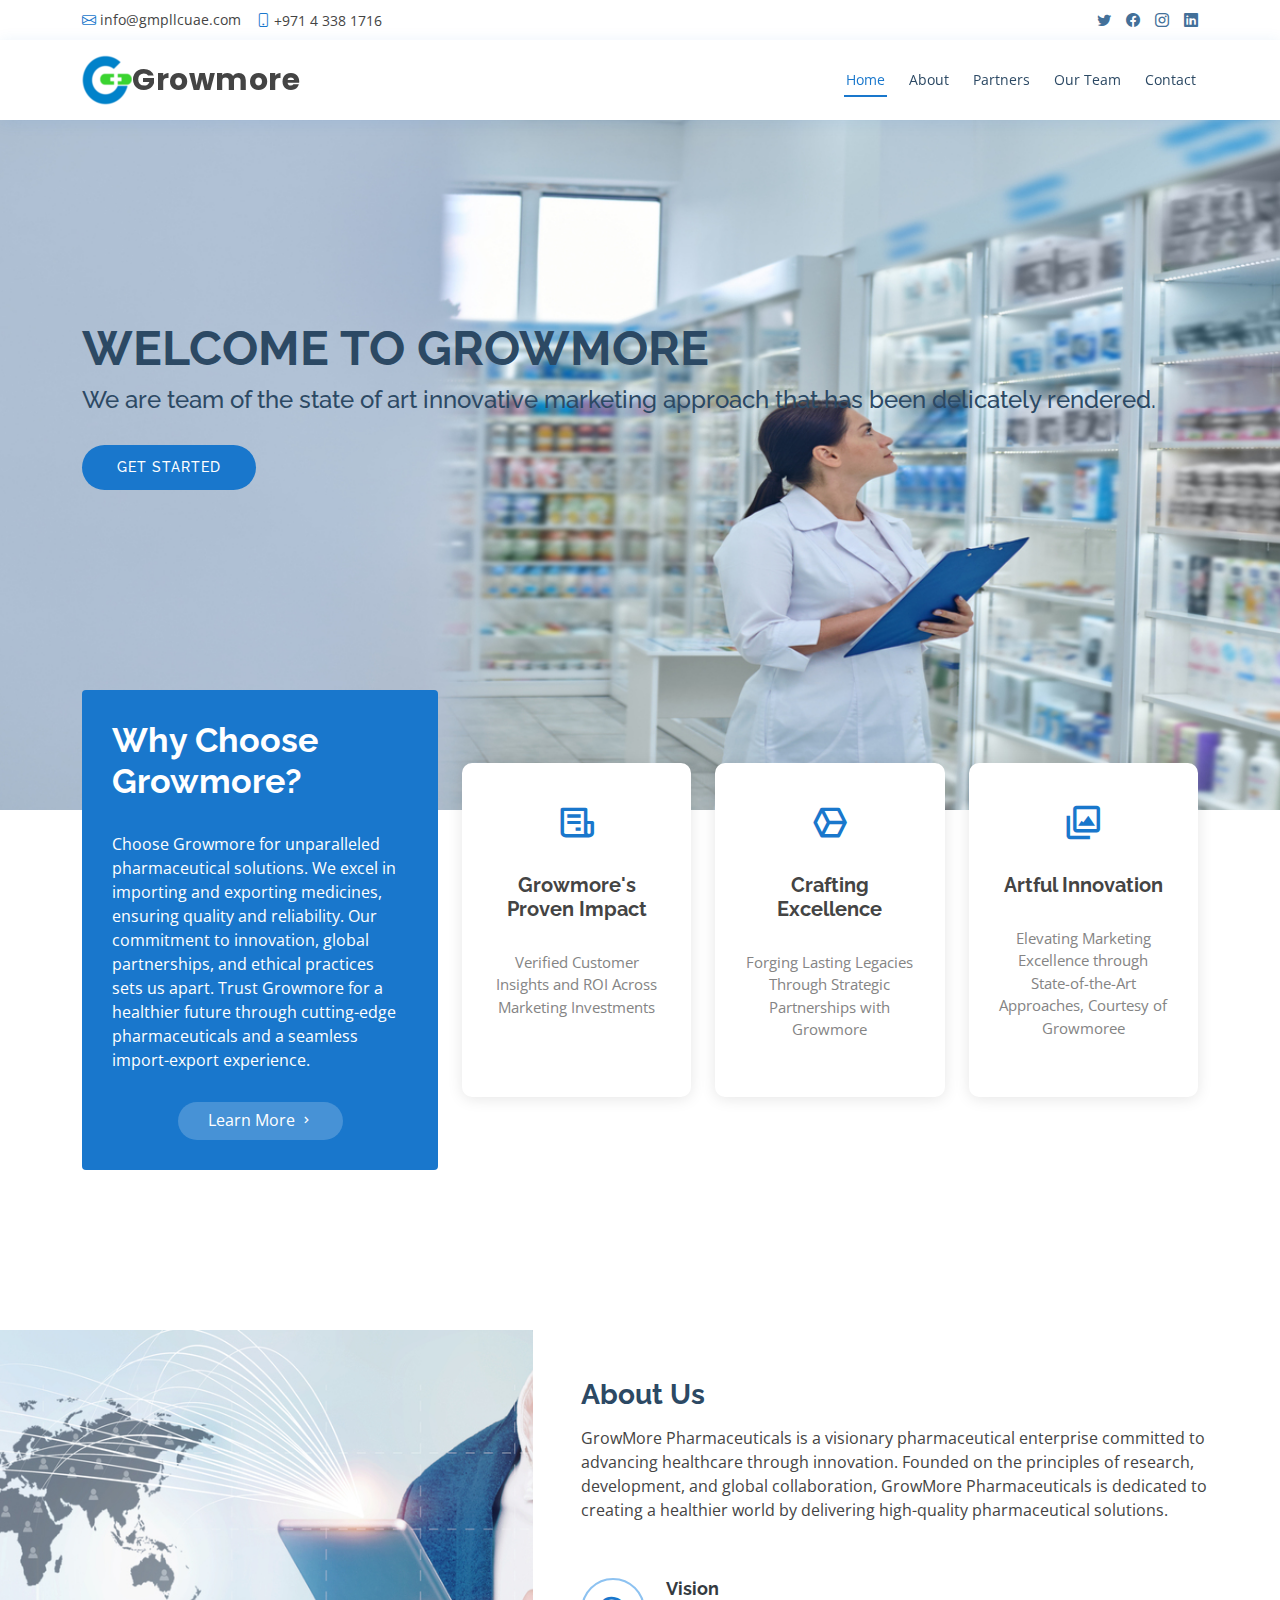
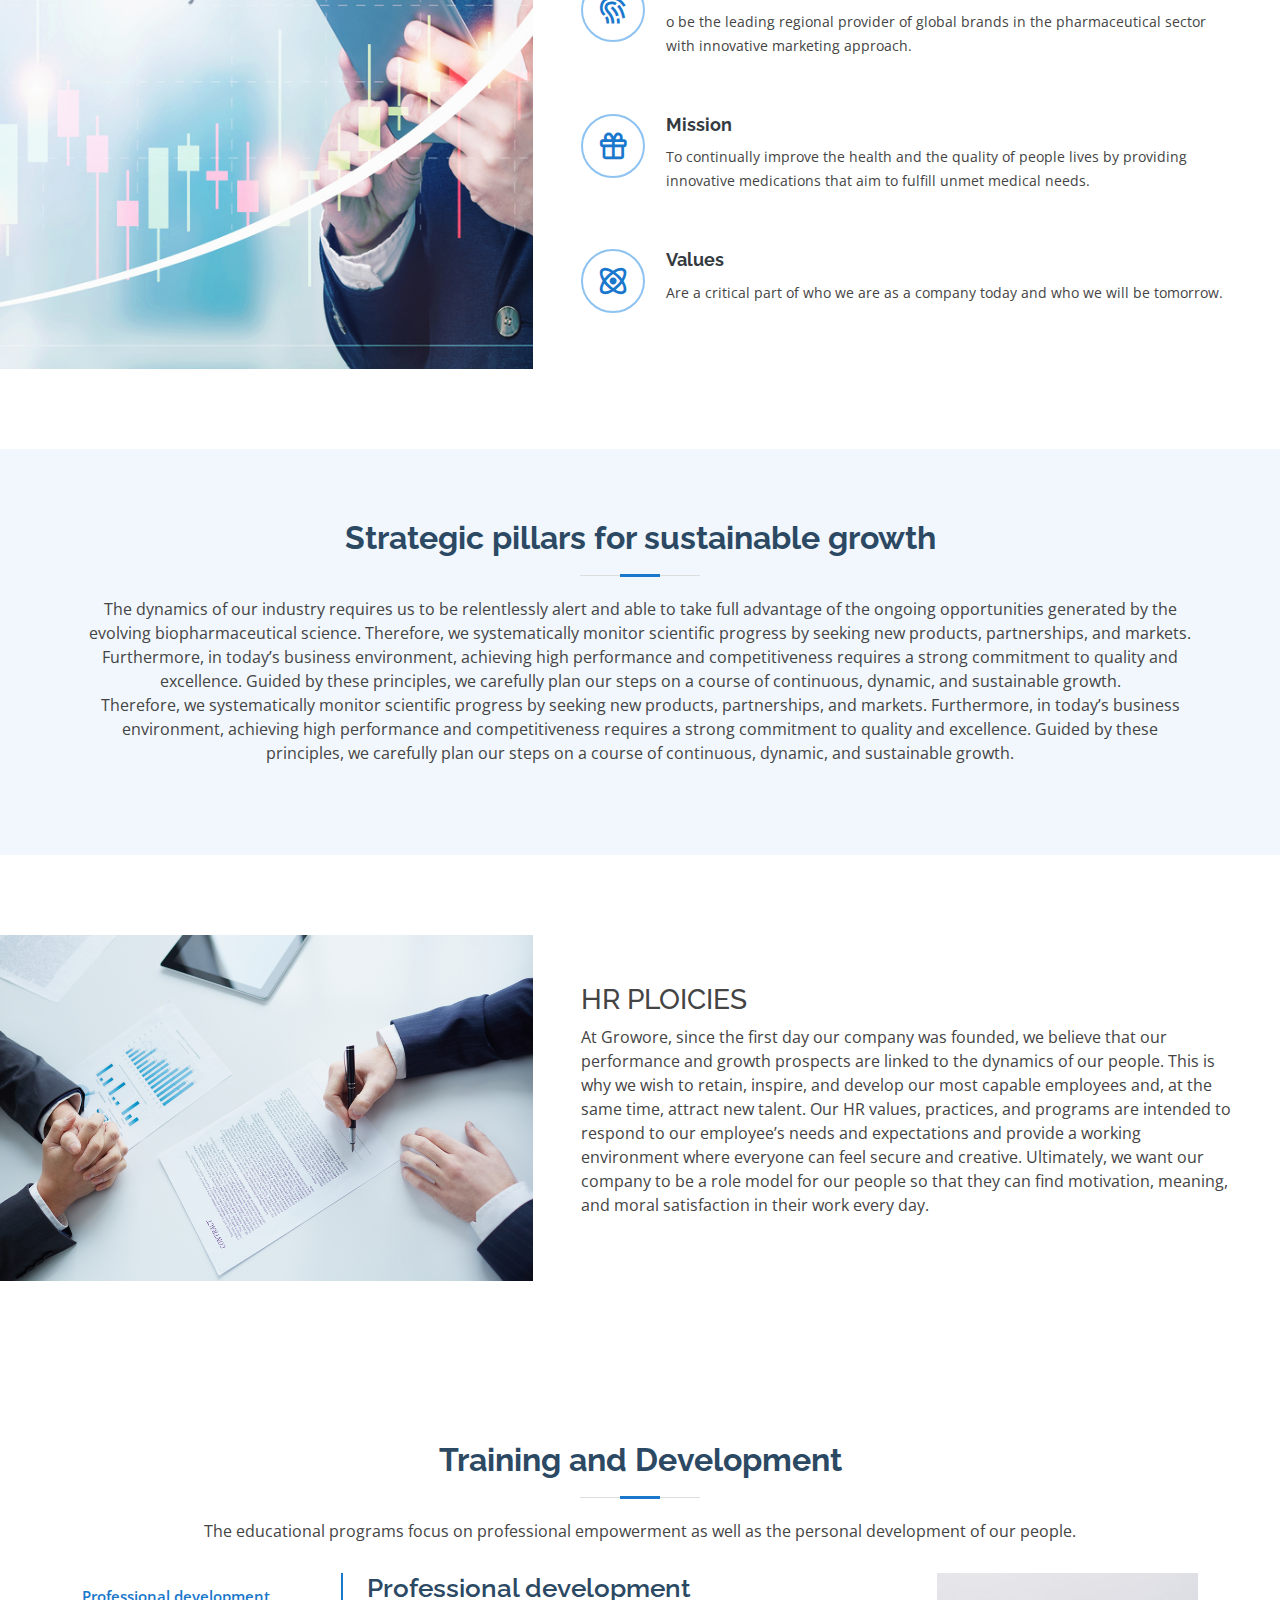
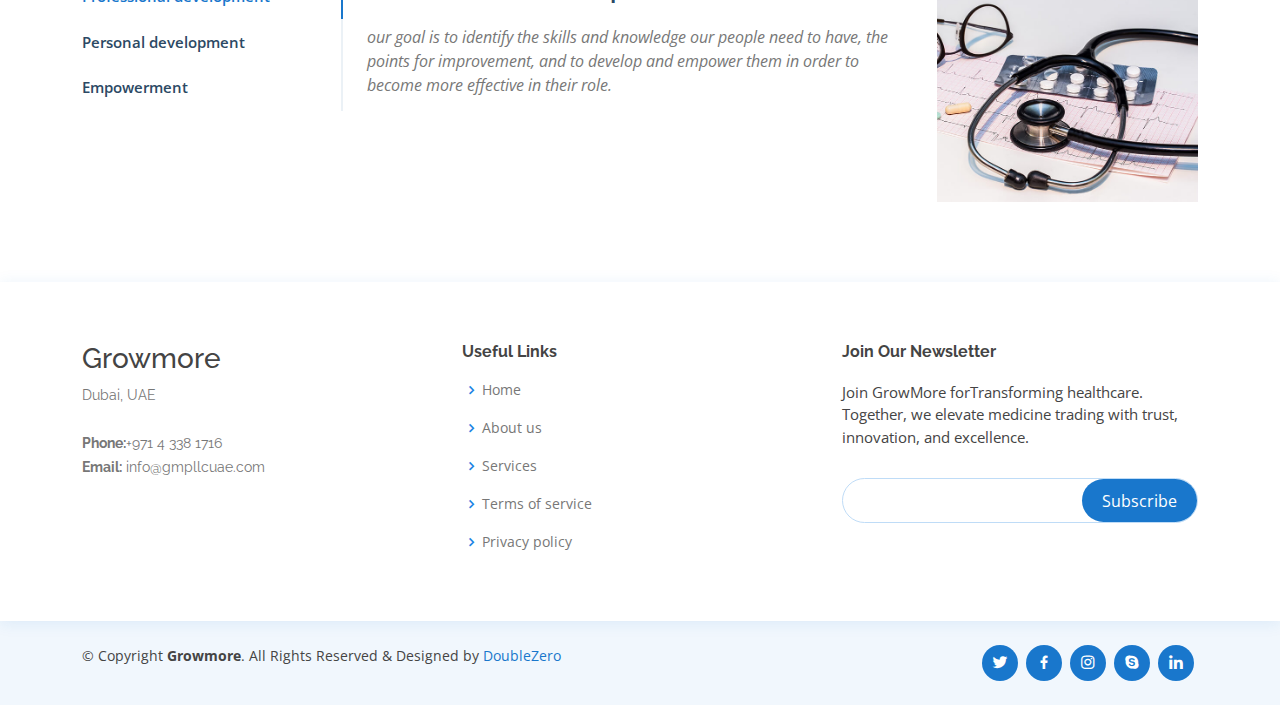
==== commit 30cd15b9: "css changes and images" ====
--- a/index.html
+++ b/index.html
@@ -5,12 +5,12 @@
   <meta charset="utf-8">
   <meta content="width=device-width, initial-scale=1.0" name="viewport">
 
-  <title>Medilab Bootstrap Template - Index</title>
+  <title>Growmore</title>
   <meta content="" name="description">
   <meta content="" name="keywords">
 
   <!-- Favicons -->
-  <link href="assets/img/favicon.png" rel="icon">
+  <link href="assets/img/logo.png" rel="icon">
   <link href="assets/img/apple-touch-icon.png" rel="apple-touch-icon">
 
   <!-- Google Fonts -->
@@ -44,8 +44,9 @@
   <div id="topbar" class="d-flex align-items-center fixed-top">
     <div class="container d-flex justify-content-between">
       <div class="contact-info d-flex align-items-center">
-        <i class="bi bi-envelope"></i> <a href="mailto:contact@example.com">contact@example.com</a>
-        <i class="bi bi-phone"></i> +1 5589 55488 55
+        <i class="bi bi-envelope"></i> <a href="mailto:info@gmpllcuae.com">info@gmpllcuae.com
+        </a>
+        <i class="bi bi-phone"></i>+971 4 338 1716
       </div>
       <div class="d-none d-lg-flex social-links align-items-center">
         <a href="#" class="twitter"><i class="bi bi-twitter"></i></a>
@@ -60,40 +61,22 @@
   <header id="header" class="fixed-top">
     <div class="container d-flex align-items-center">
 
-      <h1 class="logo me-auto"><a href="index.html">Growmore</a></h1>
+     <a href="index.html"> <img src="assets/img/logo.png" alt="Company Logo" id="mobile"></a> <h1 class="logo me-auto">Growmore</h1>
       <!-- Uncomment below if you prefer to use an image logo -->
       <!-- <a href="index.html" class="logo me-auto"><img src="assets/img/logo.png" alt="" class="img-fluid"></a>-->
 
       <nav id="navbar" class="navbar order-last order-lg-0">
         <ul>
-          <li><a class="nav-link scrollto active" href="#hero">Home</a></li>
-          <li><a class="nav-link scrollto" href="#about">About</a></li>
-          <li><a class="nav-link scrollto" href="#services">Services</a></li>
-          <li><a class="nav-link scrollto" href="#departments">Departments</a></li>
-          <li><a class="nav-link scrollto" href="#doctors">Doctors</a></li>
-          <li class="dropdown"><a href="#"><span>Drop Down</span> <i class="bi bi-chevron-down"></i></a>
-            <ul>
-              <li><a href="#">Drop Down 1</a></li>
-              <li class="dropdown"><a href="#"><span>Deep Drop Down</span> <i class="bi bi-chevron-right"></i></a>
-                <ul>
-                  <li><a href="#">Deep Drop Down 1</a></li>
-                  <li><a href="#">Deep Drop Down 2</a></li>
-                  <li><a href="#">Deep Drop Down 3</a></li>
-                  <li><a href="#">Deep Drop Down 4</a></li>
-                  <li><a href="#">Deep Drop Down 5</a></li>
-                </ul>
-              </li>
-              <li><a href="#">Drop Down 2</a></li>
-              <li><a href="#">Drop Down 3</a></li>
-              <li><a href="#">Drop Down 4</a></li>
-            </ul>
-          </li>
-          <li><a class="nav-link scrollto" href="#contact">Contact</a></li>
+          <li ><a class="active" href="index.html">Home</a></li>
+          <li><a href="about-us.html">About</a></li>
+          <li><a  href="partner.html">Partners</a></li>
+          <li><a  href="our-team.html">Our Team</a></li>
+          <li><a  href="contact-us.html">Contact</a></li>
         </ul>
         <i class="bi bi-list mobile-nav-toggle"></i>
       </nav><!-- .navbar -->
 
-      <a href="#appointment" class="appointment-btn scrollto"><span class="d-none d-md-inline">Make an</span> Appointment</a>
+      <!-- <a href="#appointment" class="appointment-btn scrollto"><span class="d-none d-md-inline">Make an</span> Appointment</a> -->
 
     </div>
   </header><!-- End Header -->
@@ -101,9 +84,9 @@
   <!-- ======= Hero Section ======= -->
   <section id="hero" class="d-flex align-items-center">
     <div class="container">
-      <h1>Welcome to Medilab</h1>
-      <h2>We are team of talented designers making websites with Bootstrap</h2>
-      <a href="#about" class="btn-get-started scrollto">Get Started</a>
+      <h1>Welcome to Growmore</h1>
+      <h2>We are team of  the state of art innovative marketing approach that has been delicately rendered. </h2>
+      <a href="#" class="btn-get-started scrollto">Get Started</a>
     </div>
   </section><!-- End Hero -->
 
@@ -116,10 +99,12 @@
         <div class="row">
           <div class="col-lg-4 d-flex align-items-stretch">
             <div class="content">
-              <h3>Why Choose Medilab?</h3>
+              <h3>Why Choose Growmore?</h3>
               <p>
-                Lorem ipsum dolor sit amet, consectetur adipiscing elit, sed do eiusmod tempor incididunt ut labore et dolore magna aliqua. Duis aute irure dolor in reprehenderit
-                Asperiores dolores sed et. Tenetur quia eos. Autem tempore quibusdam vel necessitatibus optio ad corporis.
+               Choose Growmore for unparalleled pharmaceutical solutions. We excel in importing 
+               and exporting medicines, ensuring quality and reliability. Our commitment to innovation,
+                global partnerships, and ethical practices sets us apart. Trust Growmore for a healthier
+                 future through cutting-edge pharmaceuticals and a seamless import-export experience.
               </p>
               <div class="text-center">
                 <a href="#" class="more-btn">Learn More <i class="bx bx-chevron-right"></i></a>
@@ -132,122 +117,100 @@
                 <div class="col-xl-4 d-flex align-items-stretch">
                   <div class="icon-box mt-4 mt-xl-0">
                     <i class="bx bx-receipt"></i>
-                    <h4>Corporis voluptates sit</h4>
-                    <p>Consequuntur sunt aut quasi enim aliquam quae harum pariatur laboris nisi ut aliquip</p>
+                    <h4>Growmore's Proven Impact</h4>
+                    <p>Verified Customer Insights and ROI Across Marketing Investments</p>
                   </div>
                 </div>
                 <div class="col-xl-4 d-flex align-items-stretch">
                   <div class="icon-box mt-4 mt-xl-0">
                     <i class="bx bx-cube-alt"></i>
-                    <h4>Ullamco laboris ladore pan</h4>
-                    <p>Excepteur sint occaecat cupidatat non proident, sunt in culpa qui officia deserunt</p>
+                    <h4>Crafting Excellence</h4>
+                    <p>Forging Lasting Legacies Through Strategic Partnerships with Growmore</p>
                   </div>
                 </div>
                 <div class="col-xl-4 d-flex align-items-stretch">
                   <div class="icon-box mt-4 mt-xl-0">
                     <i class="bx bx-images"></i>
-                    <h4>Labore consequatur</h4>
-                    <p>Aut suscipit aut cum nemo deleniti aut omnis. Doloribus ut maiores omnis facere</p>
+                    <h4>Artful Innovation</h4>
+                    <p>Elevating Marketing Excellence through State-of-the-Art Approaches, Courtesy of Growmoree</p>
                   </div>
                 </div>
               </div>
-            </div><!-- End .content-->
-          </div>
-        </div>
-
-      </div>
-    </section><!-- End Why Us Section -->
+            </div>
+            <!-- End .content-->
+          </div>
+        </div>
+
+      </div>
+    </section>
+    <!-- End Why Us Section -->
 
     <!-- ======= About Section ======= -->
-    <section id="about" class="about">
+    <section id="about" class="about"> 
       <div class="container-fluid">
 
         <div class="row">
           <div class="col-xl-5 col-lg-6 video-box d-flex justify-content-center align-items-stretch position-relative">
-            <a href="https://www.youtube.com/watch?v=jDDaplaOz7Q" class="glightbox play-btn mb-4"></a>
+            <!-- <a href="https://www.youtube.com/watch?v=jDDaplaOz7Q" class="glightbox play-btn mb-4"></a> -->
           </div>
 
           <div class="col-xl-7 col-lg-6 icon-boxes d-flex flex-column align-items-stretch justify-content-center py-5 px-lg-5">
-            <h3>Enim quis est voluptatibus aliquid consequatur fugiat</h3>
-            <p>Esse voluptas cumque vel exercitationem. Reiciendis est hic accusamus. Non ipsam et sed minima temporibus laudantium. Soluta voluptate sed facere corporis dolores excepturi. Libero laboriosam sint et id nulla tenetur. Suscipit aut voluptate.</p>
+            <h3>About Us</h3>
+            <p>GrowMore Pharmaceuticals is a visionary pharmaceutical enterprise committed to advancing healthcare through innovation. Founded on the principles of research, development, and global collaboration, GrowMore Pharmaceuticals is dedicated to creating a healthier world by delivering high-quality pharmaceutical solutions.</p>
 
             <div class="icon-box">
               <div class="icon"><i class="bx bx-fingerprint"></i></div>
-              <h4 class="title"><a href="">Lorem Ipsum</a></h4>
-              <p class="description">Voluptatum deleniti atque corrupti quos dolores et quas molestias excepturi sint occaecati cupiditate non provident</p>
+              <h4 class="title"><a href="">Vision</a></h4>
+              <p class="description">o be the leading regional provider of global brands in the pharmaceutical sector with innovative marketing approach.</p>
             </div>
 
             <div class="icon-box">
               <div class="icon"><i class="bx bx-gift"></i></div>
-              <h4 class="title"><a href="">Nemo Enim</a></h4>
-              <p class="description">At vero eos et accusamus et iusto odio dignissimos ducimus qui blanditiis praesentium voluptatum deleniti atque</p>
+              <h4 class="title"><a href="">Mission</a></h4>
+              <p class="description">To continually improve the health and the  quality of people lives by providing innovative medications that aim to fulfill unmet medical needs.</p>
             </div>
 
             <div class="icon-box">
               <div class="icon"><i class="bx bx-atom"></i></div>
-              <h4 class="title"><a href="">Dine Pad</a></h4>
-              <p class="description">Explicabo est voluptatum asperiores consequatur magnam. Et veritatis odit. Sunt aut deserunt minus aut eligendi omnis</p>
-            </div>
-
-          </div>
-        </div>
-
-      </div>
-    </section><!-- End About Section -->
+              <h4 class="title"><a href="">Values </a></h4>
+              <p class="description">Are a critical part of who we are as a company today and who we will be tomorrow.</p>
+            </div>
+
+          </div>
+        </div>
+
+      </div>
+    </section>
+    <!-- End About Section -->
 
     <!-- ======= Counts Section ======= -->
-    <section id="counts" class="counts">
-      <div class="container">
-
-        <div class="row">
-
-          <div class="col-lg-3 col-md-6">
-            <div class="count-box">
-              <i class="fas fa-user-md"></i>
-              <span data-purecounter-start="0" data-purecounter-end="85" data-purecounter-duration="1" class="purecounter"></span>
-              <p>Doctors</p>
-            </div>
-          </div>
-
-          <div class="col-lg-3 col-md-6 mt-5 mt-md-0">
-            <div class="count-box">
-              <i class="far fa-hospital"></i>
-              <span data-purecounter-start="0" data-purecounter-end="18" data-purecounter-duration="1" class="purecounter"></span>
-              <p>Departments</p>
-            </div>
-          </div>
-
-          <div class="col-lg-3 col-md-6 mt-5 mt-lg-0">
-            <div class="count-box">
-              <i class="fas fa-flask"></i>
-              <span data-purecounter-start="0" data-purecounter-end="12" data-purecounter-duration="1" class="purecounter"></span>
-              <p>Research Labs</p>
-            </div>
-          </div>
-
-          <div class="col-lg-3 col-md-6 mt-5 mt-lg-0">
-            <div class="count-box">
-              <i class="fas fa-award"></i>
-              <span data-purecounter-start="0" data-purecounter-end="150" data-purecounter-duration="1" class="purecounter"></span>
-              <p>Awards</p>
-            </div>
-          </div>
-
-        </div>
-
-      </div>
-    </section><!-- End Counts Section -->
+     <section id="counts" class="counts">
+      <div class="container">
+
+        <div class="section-title">
+          <h2>Strategic pillars for sustainable growth</h2>
+          <p>The dynamics of our industry requires us to be relentlessly alert and able to take full advantage of the ongoing opportunities generated by the evolving biopharmaceutical science.
+            Therefore, we systematically monitor scientific progress by seeking new products, partnerships, and markets. Furthermore, in today’s business environment, achieving high performance and competitiveness requires a strong commitment to quality and excellence. Guided by these principles, we carefully plan our steps on a course of continuous, dynamic, and sustainable growth.</p>
+         <p>Therefore, we systematically monitor scientific progress by seeking new products, partnerships, and markets. Furthermore, in today’s business environment, achieving high performance and competitiveness requires a strong commitment to quality and excellence. Guided by these principles, we carefully plan our steps on a course of continuous, dynamic, and sustainable growth. </p> 
+      </div>
+
+      </div>
+    </section>  
+    <!-- End Counts Section -->
 
     <!-- ======= Services Section ======= -->
-    <section id="services" class="services">
+    <!-- <section id="services" class="services">
       <div class="container">
 
         <div class="section-title">
-          <h2>Services</h2>
-          <p>Magnam dolores commodi suscipit. Necessitatibus eius consequatur ex aliquid fuga eum quidem. Sit sint consectetur velit. Quisquam quos quisquam cupiditate. Et nemo qui impedit suscipit alias ea. Quia fugiat sit in iste officiis commodi quidem hic quas.</p>
-        </div>
-
-        <div class="row">
+          <h2>HR PLOICIES</h2>
+          <p>At Growore, since the first day our company was founded, we believe that our performance and growth prospects are linked to the dynamics of our people. This is why we wish to retain, inspire, and develop our most capable employees and, at the same time, attract new talent.
+            Our HR values, practices, and programs are intended to respond to our employee’s needs and expectations and provide a working environment where everyone can feel secure and creative.
+            Ultimately, we want our company to be a role model for our people so that they can find motivation, meaning, and moral satisfaction in their work every day.</p>
+          <p>Therefore, we systematically monitor scientific progress by seeking new products, partnerships, and markets. Furthermore, in today’s business environment, achieving high performance and competitiveness requires a strong commitment to quality and excellence. Guided by these principles, we carefully plan our steps on a course of continuous, dynamic, and sustainable growth. </p> -->
+        </div>
+
+        <!-- <div class="row">
           <div class="col-lg-4 col-md-6 d-flex align-items-stretch">
             <div class="icon-box">
               <div class="icon"><i class="fas fa-heartbeat"></i></div>
@@ -296,21 +259,47 @@
             </div>
           </div>
 
-        </div>
-
-      </div>
-    </section><!-- End Services Section -->
+        </div>  
+
+      </div>
+   </section> -->
+    <!-- End Services Section -->
+    <!-- Hr Policies -->
+   <section id="about" class="hr">
+      <div class="container-fluid">
+
+        <div class="row">
+          <div class="col-xl-5 col-lg-6 video-box d-flex justify-content-center align-items-stretch position-relative"> 
+            <!-- <a href="https://www.youtube.com/watch?v=jDDaplaOz7Q" class="glightbox play-btn mb-4"></a> -->
+          </div>
+
+          <div class="col-xl-7 col-lg-6 icon-boxes d-flex flex-column align-items-stretch justify-content-center py-5 px-lg-5">
+            <h3>HR PLOICIES</h3>
+            <p>At Growore, since the first day our company was founded, we believe that our performance and growth prospects are linked to the dynamics of our people. This is why we wish to retain, inspire, and develop our most capable employees and, at the same time, attract new talent.
+              Our HR values, practices, and programs are intended to respond to our employee’s needs and expectations and provide a working environment where everyone can feel secure and creative.
+              Ultimately, we want our company to be a role model for our people so that they can find motivation, meaning, and moral satisfaction in their work every day.  </p>
+
+           
+
+          </div>
+        </div>
+
+      </div>
+    </section>
+    <!--Hr Policies End -->
 
     <!-- ======= Appointment Section ======= -->
-    <section id="appointment" class="appointment section-bg">
+     <!-- <section id="appointment" class="appointment section-bg">
       <div class="container">
 
         <div class="section-title">
-          <h2>Make an Appointment</h2>
+          <h2>Training and Development </h2>
           <p>Magnam dolores commodi suscipit. Necessitatibus eius consequatur ex aliquid fuga eum quidem. Sit sint consectetur velit. Quisquam quos quisquam cupiditate. Et nemo qui impedit suscipit alias ea. Quia fugiat sit in iste officiis commodi quidem hic quas.</p>
         </div>
 
-        <form action="forms/appointment.php" method="post" role="form" class="php-email-form">
+        <h4 class="title"><a href="">Professional development and empowerment:-</a></h4>  -->
+
+        <!-- <form action="forms/appointment.php" method="post" role="form" class="php-email-form">
           <div class="row">
             <div class="col-md-4 form-group">
               <input type="text" name="name" class="form-control" id="name" placeholder="Your Name" data-rule="minlen:4" data-msg="Please enter at least 4 chars">
@@ -360,48 +349,42 @@
             <div class="sent-message">Your appointment request has been sent successfully. Thank you!</div>
           </div>
           <div class="text-center"><button type="submit">Make an Appointment</button></div>
-        </form>
-
-      </div>
-    </section><!-- End Appointment Section -->
+        </form> -->
+
+      <!-- </div>
+    </section> -->
+    <!-- End Appointment Section -->
 
     <!-- ======= Departments Section ======= -->
     <section id="departments" class="departments">
       <div class="container">
 
         <div class="section-title">
-          <h2>Departments</h2>
-          <p>Magnam dolores commodi suscipit. Necessitatibus eius consequatur ex aliquid fuga eum quidem. Sit sint consectetur velit. Quisquam quos quisquam cupiditate. Et nemo qui impedit suscipit alias ea. Quia fugiat sit in iste officiis commodi quidem hic quas.</p>
+          <h2>Training and Development</h2>
+          <p>The educational programs focus on professional empowerment as well as the personal development of our people.</p>
         </div>
 
         <div class="row gy-4">
           <div class="col-lg-3">
             <ul class="nav nav-tabs flex-column">
               <li class="nav-item">
-                <a class="nav-link active show" data-bs-toggle="tab" href="#tab-1">Cardiology</a>
+                <a class="nav-link active show" data-bs-toggle="tab" href="#tab-1">Professional development</a>
               </li>
               <li class="nav-item">
-                <a class="nav-link" data-bs-toggle="tab" href="#tab-2">Neurology</a>
+                <a class="nav-link" data-bs-toggle="tab" href="#tab-2">​Personal development</a>
               </li>
               <li class="nav-item">
-                <a class="nav-link" data-bs-toggle="tab" href="#tab-3">Hepatology</a>
+                <a class="nav-link" data-bs-toggle="tab" href="#tab-3">Empowerment</a>
               </li>
-              <li class="nav-item">
-                <a class="nav-link" data-bs-toggle="tab" href="#tab-4">Pediatrics</a>
-              </li>
-              <li class="nav-item">
-                <a class="nav-link" data-bs-toggle="tab" href="#tab-5">Eye Care</a>
-              </li>
-            </ul>
+              </ul>
           </div>
           <div class="col-lg-9">
             <div class="tab-content">
               <div class="tab-pane active show" id="tab-1">
                 <div class="row gy-4">
                   <div class="col-lg-8 details order-2 order-lg-1">
-                    <h3>Cardiology</h3>
-                    <p class="fst-italic">Qui laudantium consequatur laborum sit qui ad sapiente dila parde sonata raqer a videna mareta paulona marka</p>
-                    <p>Et nobis maiores eius. Voluptatibus ut enim blanditiis atque harum sint. Laborum eos ipsum ipsa odit magni. Incidunt hic ut molestiae aut qui. Est repellat minima eveniet eius et quis magni nihil. Consequatur dolorem quaerat quos qui similique accusamus nostrum rem vero</p>
+                    <h3>Professional development</h3>
+                    <p class="fst-italic">our goal is to identify the skills and knowledge our people need to have, the points for improvement, and to develop and empower them in order to become more effective in their role.</p>
                   </div>
                   <div class="col-lg-4 text-center order-1 order-lg-2">
                     <img src="assets/img/departments-1.jpg" alt="" class="img-fluid">
@@ -411,9 +394,9 @@
               <div class="tab-pane" id="tab-2">
                 <div class="row gy-4">
                   <div class="col-lg-8 details order-2 order-lg-1">
-                    <h3>Et blanditiis nemo veritatis excepturi</h3>
-                    <p class="fst-italic">Qui laudantium consequatur laborum sit qui ad sapiente dila parde sonata raqer a videna mareta paulona marka</p>
-                    <p>Ea ipsum voluptatem consequatur quis est. Illum error ullam omnis quia et reiciendis sunt sunt est. Non aliquid repellendus itaque accusamus eius et velit ipsa voluptates. Optio nesciunt eaque beatae accusamus lerode pakto madirna desera vafle de nideran pal</p>
+                    <h3>​Personal development</h3>
+                    <p class="fst-italic">we recognize that an employee’s professional progress is inextricably linked to their personal development. To this end, we make sure to design and implement training programs aiming to meet wider educational needs that are not only directly and closely related to their business objective scope. Training includes both internal and external courses from certified third party providers.</p>
+                    
                   </div>
                   <div class="col-lg-4 text-center order-1 order-lg-2">
                     <img src="assets/img/departments-2.jpg" alt="" class="img-fluid">
@@ -423,48 +406,24 @@
               <div class="tab-pane" id="tab-3">
                 <div class="row gy-4">
                   <div class="col-lg-8 details order-2 order-lg-1">
-                    <h3>Impedit facilis occaecati odio neque aperiam sit</h3>
-                    <p class="fst-italic">Eos voluptatibus quo. Odio similique illum id quidem non enim fuga. Qui natus non sunt dicta dolor et. In asperiores velit quaerat perferendis aut</p>
-                    <p>Iure officiis odit rerum. Harum sequi eum illum corrupti culpa veritatis quisquam. Neque necessitatibus illo rerum eum ut. Commodi ipsam minima molestiae sed laboriosam a iste odio. Earum odit nesciunt fugiat sit ullam. Soluta et harum voluptatem optio quae</p>
+                    <h3>Empowerment</h3>
+                    <p class="fst-italic">Growmore Pharma empowers trading with a progressive approach, seamlessly blending innovation and expertise. Our commitment to excellence propels dynamic solutions, creating a paradigm shift in the pharmaceutical trade. By fostering impactful partnerships and leveraging cutting-edge strategies, we redefine success. Growmore stands as a beacon of empowerment, steering the industry towards growth, resilience, and unmatched achievements.</p>
                   </div>
                   <div class="col-lg-4 text-center order-1 order-lg-2">
                     <img src="assets/img/departments-3.jpg" alt="" class="img-fluid">
                   </div>
                 </div>
               </div>
-              <div class="tab-pane" id="tab-4">
-                <div class="row gy-4">
-                  <div class="col-lg-8 details order-2 order-lg-1">
-                    <h3>Fuga dolores inventore laboriosam ut est accusamus laboriosam dolore</h3>
-                    <p class="fst-italic">Totam aperiam accusamus. Repellat consequuntur iure voluptas iure porro quis delectus</p>
-                    <p>Eaque consequuntur consequuntur libero expedita in voluptas. Nostrum ipsam necessitatibus aliquam fugiat debitis quis velit. Eum ex maxime error in consequatur corporis atque. Eligendi asperiores sed qui veritatis aperiam quia a laborum inventore</p>
-                  </div>
-                  <div class="col-lg-4 text-center order-1 order-lg-2">
-                    <img src="assets/img/departments-4.jpg" alt="" class="img-fluid">
-                  </div>
-                </div>
-              </div>
-              <div class="tab-pane" id="tab-5">
-                <div class="row gy-4">
-                  <div class="col-lg-8 details order-2 order-lg-1">
-                    <h3>Est eveniet ipsam sindera pad rone matrelat sando reda</h3>
-                    <p class="fst-italic">Omnis blanditiis saepe eos autem qui sunt debitis porro quia.</p>
-                    <p>Exercitationem nostrum omnis. Ut reiciendis repudiandae minus. Omnis recusandae ut non quam ut quod eius qui. Ipsum quia odit vero atque qui quibusdam amet. Occaecati sed est sint aut vitae molestiae voluptate vel</p>
-                  </div>
-                  <div class="col-lg-4 text-center order-1 order-lg-2">
-                    <img src="assets/img/departments-5.jpg" alt="" class="img-fluid">
-                  </div>
-                </div>
-              </div>
-            </div>
-          </div>
-        </div>
-
-      </div>
-    </section><!-- End Departments Section -->
+              </div>
+          </div>
+        </div>
+
+      </div>
+    </section>
+    <!-- End Departments Section -->
 
     <!-- ======= Doctors Section ======= -->
-    <section id="doctors" class="doctors">
+   <!-- <section id="doctors" class="doctors">
       <div class="container">
 
         <div class="section-title">
@@ -545,72 +504,15 @@
         </div>
 
       </div>
-    </section><!-- End Doctors Section -->
+    </section>  -->
+    <!-- End Doctors Section -->
 
     <!-- ======= Frequently Asked Questions Section ======= -->
-    <section id="faq" class="faq section-bg">
-      <div class="container">
-
-        <div class="section-title">
-          <h2>Frequently Asked Questions</h2>
-          <p>Magnam dolores commodi suscipit. Necessitatibus eius consequatur ex aliquid fuga eum quidem. Sit sint consectetur velit. Quisquam quos quisquam cupiditate. Et nemo qui impedit suscipit alias ea. Quia fugiat sit in iste officiis commodi quidem hic quas.</p>
-        </div>
-
-        <div class="faq-list">
-          <ul>
-            <li data-aos="fade-up">
-              <i class="bx bx-help-circle icon-help"></i> <a data-bs-toggle="collapse" class="collapse" data-bs-target="#faq-list-1">Non consectetur a erat nam at lectus urna duis? <i class="bx bx-chevron-down icon-show"></i><i class="bx bx-chevron-up icon-close"></i></a>
-              <div id="faq-list-1" class="collapse show" data-bs-parent=".faq-list">
-                <p>
-                  Feugiat pretium nibh ipsum consequat. Tempus iaculis urna id volutpat lacus laoreet non curabitur gravida. Venenatis lectus magna fringilla urna porttitor rhoncus dolor purus non.
-                </p>
-              </div>
-            </li>
-
-            <li data-aos="fade-up" data-aos-delay="100">
-              <i class="bx bx-help-circle icon-help"></i> <a data-bs-toggle="collapse" data-bs-target="#faq-list-2" class="collapsed">Feugiat scelerisque varius morbi enim nunc? <i class="bx bx-chevron-down icon-show"></i><i class="bx bx-chevron-up icon-close"></i></a>
-              <div id="faq-list-2" class="collapse" data-bs-parent=".faq-list">
-                <p>
-                  Dolor sit amet consectetur adipiscing elit pellentesque habitant morbi. Id interdum velit laoreet id donec ultrices. Fringilla phasellus faucibus scelerisque eleifend donec pretium. Est pellentesque elit ullamcorper dignissim. Mauris ultrices eros in cursus turpis massa tincidunt dui.
-                </p>
-              </div>
-            </li>
-
-            <li data-aos="fade-up" data-aos-delay="200">
-              <i class="bx bx-help-circle icon-help"></i> <a data-bs-toggle="collapse" data-bs-target="#faq-list-3" class="collapsed">Dolor sit amet consectetur adipiscing elit? <i class="bx bx-chevron-down icon-show"></i><i class="bx bx-chevron-up icon-close"></i></a>
-              <div id="faq-list-3" class="collapse" data-bs-parent=".faq-list">
-                <p>
-                  Eleifend mi in nulla posuere sollicitudin aliquam ultrices sagittis orci. Faucibus pulvinar elementum integer enim. Sem nulla pharetra diam sit amet nisl suscipit. Rutrum tellus pellentesque eu tincidunt. Lectus urna duis convallis convallis tellus. Urna molestie at elementum eu facilisis sed odio morbi quis
-                </p>
-              </div>
-            </li>
-
-            <li data-aos="fade-up" data-aos-delay="300">
-              <i class="bx bx-help-circle icon-help"></i> <a data-bs-toggle="collapse" data-bs-target="#faq-list-4" class="collapsed">Tempus quam pellentesque nec nam aliquam sem et tortor consequat? <i class="bx bx-chevron-down icon-show"></i><i class="bx bx-chevron-up icon-close"></i></a>
-              <div id="faq-list-4" class="collapse" data-bs-parent=".faq-list">
-                <p>
-                  Molestie a iaculis at erat pellentesque adipiscing commodo. Dignissim suspendisse in est ante in. Nunc vel risus commodo viverra maecenas accumsan. Sit amet nisl suscipit adipiscing bibendum est. Purus gravida quis blandit turpis cursus in.
-                </p>
-              </div>
-            </li>
-
-            <li data-aos="fade-up" data-aos-delay="400">
-              <i class="bx bx-help-circle icon-help"></i> <a data-bs-toggle="collapse" data-bs-target="#faq-list-5" class="collapsed">Tortor vitae purus faucibus ornare. Varius vel pharetra vel turpis nunc eget lorem dolor? <i class="bx bx-chevron-down icon-show"></i><i class="bx bx-chevron-up icon-close"></i></a>
-              <div id="faq-list-5" class="collapse" data-bs-parent=".faq-list">
-                <p>
-                  Laoreet sit amet cursus sit amet dictum sit amet justo. Mauris vitae ultricies leo integer malesuada nunc vel. Tincidunt eget nullam non nisi est sit amet. Turpis nunc eget lorem dolor sed. Ut venenatis tellus in metus vulputate eu scelerisque.
-                </p>
-              </div>
-            </li>
-
-          </ul>
-        </div>
-
-      </div>
-    </section><!-- End Frequently Asked Questions Section -->
+    
+    <!-- End Frequently Asked Questions Section -->
 
     <!-- ======= Testimonials Section ======= -->
-    <section id="testimonials" class="testimonials">
+    <!-- <section id="testimonials" class="testimonials">
       <div class="container">
 
         <div class="testimonials-slider swiper" data-aos="fade-up" data-aos-delay="100">
@@ -629,7 +531,7 @@
                   </p>
                 </div>
               </div>
-            </div><!-- End testimonial item -->
+            </div>
 
             <div class="swiper-slide">
               <div class="testimonial-wrap">
@@ -644,9 +546,10 @@
                   </p>
                 </div>
               </div>
-            </div><!-- End testimonial item -->
-
-            <div class="swiper-slide">
+             </div>  -->
+            <!-- End testimonial item -->
+
+            <!-- <div class="swiper-slide">
               <div class="testimonial-wrap">
                 <div class="testimonial-item">
                   <img src="assets/img/testimonials/testimonials-3.jpg" class="testimonial-img" alt="">
@@ -659,9 +562,10 @@
                   </p>
                 </div>
               </div>
-            </div><!-- End testimonial item -->
-
-            <div class="swiper-slide">
+            </div>  -->
+            <!-- End testimonial item -->
+
+          <!-- <div class="swiper-slide">
               <div class="testimonial-wrap">
                 <div class="testimonial-item">
                   <img src="assets/img/testimonials/testimonials-4.jpg" class="testimonial-img" alt="">
@@ -674,9 +578,10 @@
                   </p>
                 </div>
               </div>
-            </div><!-- End testimonial item -->
-
-            <div class="swiper-slide">
+            </div>  -->
+            <!-- End testimonial item -->
+
+           <!-- <div class="swiper-slide">
               <div class="testimonial-wrap">
                 <div class="testimonial-item">
                   <img src="assets/img/testimonials/testimonials-5.jpg" class="testimonial-img" alt="">
@@ -689,17 +594,19 @@
                   </p>
                 </div>
               </div>
-            </div><!-- End testimonial item -->
-
-          </div>
+            </div>  -->
+            <!-- End testimonial item -->
+
+         <!-- </div>
           <div class="swiper-pagination"></div>
         </div>
 
       </div>
-    </section><!-- End Testimonials Section -->
+    </section>   -->
+    <!-- End Testimonials Section -->
 
     <!-- ======= Gallery Section ======= -->
-    <section id="gallery" class="gallery">
+     <!-- <section id="gallery" class="gallery">
       <div class="container">
 
         <div class="section-title">
@@ -778,10 +685,11 @@
         </div>
 
       </div>
-    </section><!-- End Gallery Section -->
+    </section> -->
+    <!-- End Gallery Section -->
 
     <!-- ======= Contact Section ======= -->
-    <section id="contact" class="contact">
+     <!-- <section id="contact" class="contact">
       <div class="container">
 
         <div class="section-title">
@@ -802,13 +710,13 @@
               <div class="address">
                 <i class="bi bi-geo-alt"></i>
                 <h4>Location:</h4>
-                <p>A108 Adam Street, New York, NY 535022</p>
+                <p>Dubai, UAE</p>
               </div>
 
               <div class="email">
                 <i class="bi bi-envelope"></i>
                 <h4>Email:</h4>
-                <p>info@example.com</p>
+                <p> info@gmpllcuae.com</p>
               </div>
 
               <div class="phone">
@@ -851,9 +759,11 @@
         </div>
 
       </div>
-    </section><!-- End Contact Section -->
-
-  </main><!-- End #main -->
+    </section>  -->
+    <!-- End Contact Section -->
+
+  </main>
+  <!-- End #main -->
 
   <!-- ======= Footer ======= -->
   <footer id="footer">
@@ -862,18 +772,18 @@
       <div class="container">
         <div class="row">
 
-          <div class="col-lg-3 col-md-6 footer-contact">
-            <h3>Medilab</h3>
+          <div class="col-lg-4 col-md-6 footer-contact">
+            <h3>Growmore</h3>
             <p>
-              A108 Adam Street <br>
-              New York, NY 535022<br>
-              United States <br><br>
-              <strong>Phone:</strong> +1 5589 55488 55<br>
-              <strong>Email:</strong> info@example.com<br>
+             Dubai, UAE <br>
+              <br>
+              <strong>Phone:</strong>+971 4 338 1716<br>
+              <strong>Email:</strong> 
+              info@gmpllcuae.com<br>
             </p>
           </div>
 
-          <div class="col-lg-2 col-md-6 footer-links">
+          <div class="col-lg-4 col-md-6 footer-links">
             <h4>Useful Links</h4>
             <ul>
               <li><i class="bx bx-chevron-right"></i> <a href="#">Home</a></li>
@@ -884,7 +794,7 @@
             </ul>
           </div>
 
-          <div class="col-lg-3 col-md-6 footer-links">
+          <!-- <div class="col-lg-3 col-md-6 footer-links">
             <h4>Our Services</h4>
             <ul>
               <li><i class="bx bx-chevron-right"></i> <a href="#">Web Design</a></li>
@@ -893,11 +803,11 @@
               <li><i class="bx bx-chevron-right"></i> <a href="#">Marketing</a></li>
               <li><i class="bx bx-chevron-right"></i> <a href="#">Graphic Design</a></li>
             </ul>
-          </div>
+          </div> -->
 
           <div class="col-lg-4 col-md-6 footer-newsletter">
             <h4>Join Our Newsletter</h4>
-            <p>Tamen quem nulla quae legam multos aute sint culpa legam noster magna</p>
+            <p>Join GrowMore forTransforming healthcare. Together, we elevate medicine trading with trust, innovation, and excellence.</p>
             <form action="" method="post">
               <input type="email" name="email"><input type="submit" value="Subscribe">
             </form>
@@ -911,14 +821,13 @@
 
       <div class="me-md-auto text-center text-md-start">
         <div class="copyright">
-          &copy; Copyright <strong><span>Medilab</span></strong>. All Rights Reserved
-        </div>
+          &copy; Copyright <strong><span>Growmore</span></strong>. All Rights Reserved & Designed by <a href="http://doublezero.ae/" target="_blank">DoubleZero</a>        </div>
         <div class="credits">
           <!-- All the links in the footer should remain intact. -->
           <!-- You can delete the links only if you purchased the pro version. -->
           <!-- Licensing information: https://bootstrapmade.com/license/ -->
           <!-- Purchase the pro version with working PHP/AJAX contact form: https://bootstrapmade.com/medilab-free-medical-bootstrap-theme/ -->
-          Designed by <a href="https://bootstrapmade.com/">BootstrapMade</a>
+          <!-- Designed by <a href="#">Double Zero</a> -->
         </div>
       </div>
       <div class="social-links text-center text-md-right pt-3 pt-md-0">
@@ -929,7 +838,8 @@
         <a href="#" class="linkedin"><i class="bx bxl-linkedin"></i></a>
       </div>
     </div>
-  </footer><!-- End Footer -->
+  </footer>
+  <!-- End Footer -->
 
   <div id="preloader"></div>
   <a href="#" class="back-to-top d-flex align-items-center justify-content-center"><i class="bi bi-arrow-up-short"></i></a>
--- a/assets/css/style.css
+++ b/assets/css/style.css
@@ -22,6 +22,10 @@
 a:hover {
   color: #3291e6;
   text-decoration: none;
+}
+
+.active {
+  color:#1977cc;
 }
 
 h1,
@@ -538,13 +542,16 @@
   #hero {
     height: 110vh;
   }
+  #mobile{
+    display: none;
+  }
 }
 
 /*--------------------------------------------------------------
 # Sections General
 --------------------------------------------------------------*/
 section {
-  padding: 60px 0;
+  padding: 5rem 0;
   overflow: hidden;
 }
 
@@ -789,7 +796,13 @@
 .about .video-box {
   background: url("../img/about.jpg") center center no-repeat;
   background-size: cover;
-  min-height: 500px;
+  min-height: 300px;
+}
+
+.hr .video-box {
+  background: url("../img/hr_policies.jpg") center center no-repeat;
+  background-size: cover;
+  min-height: 300px;
 }
 
 .about .play-btn {
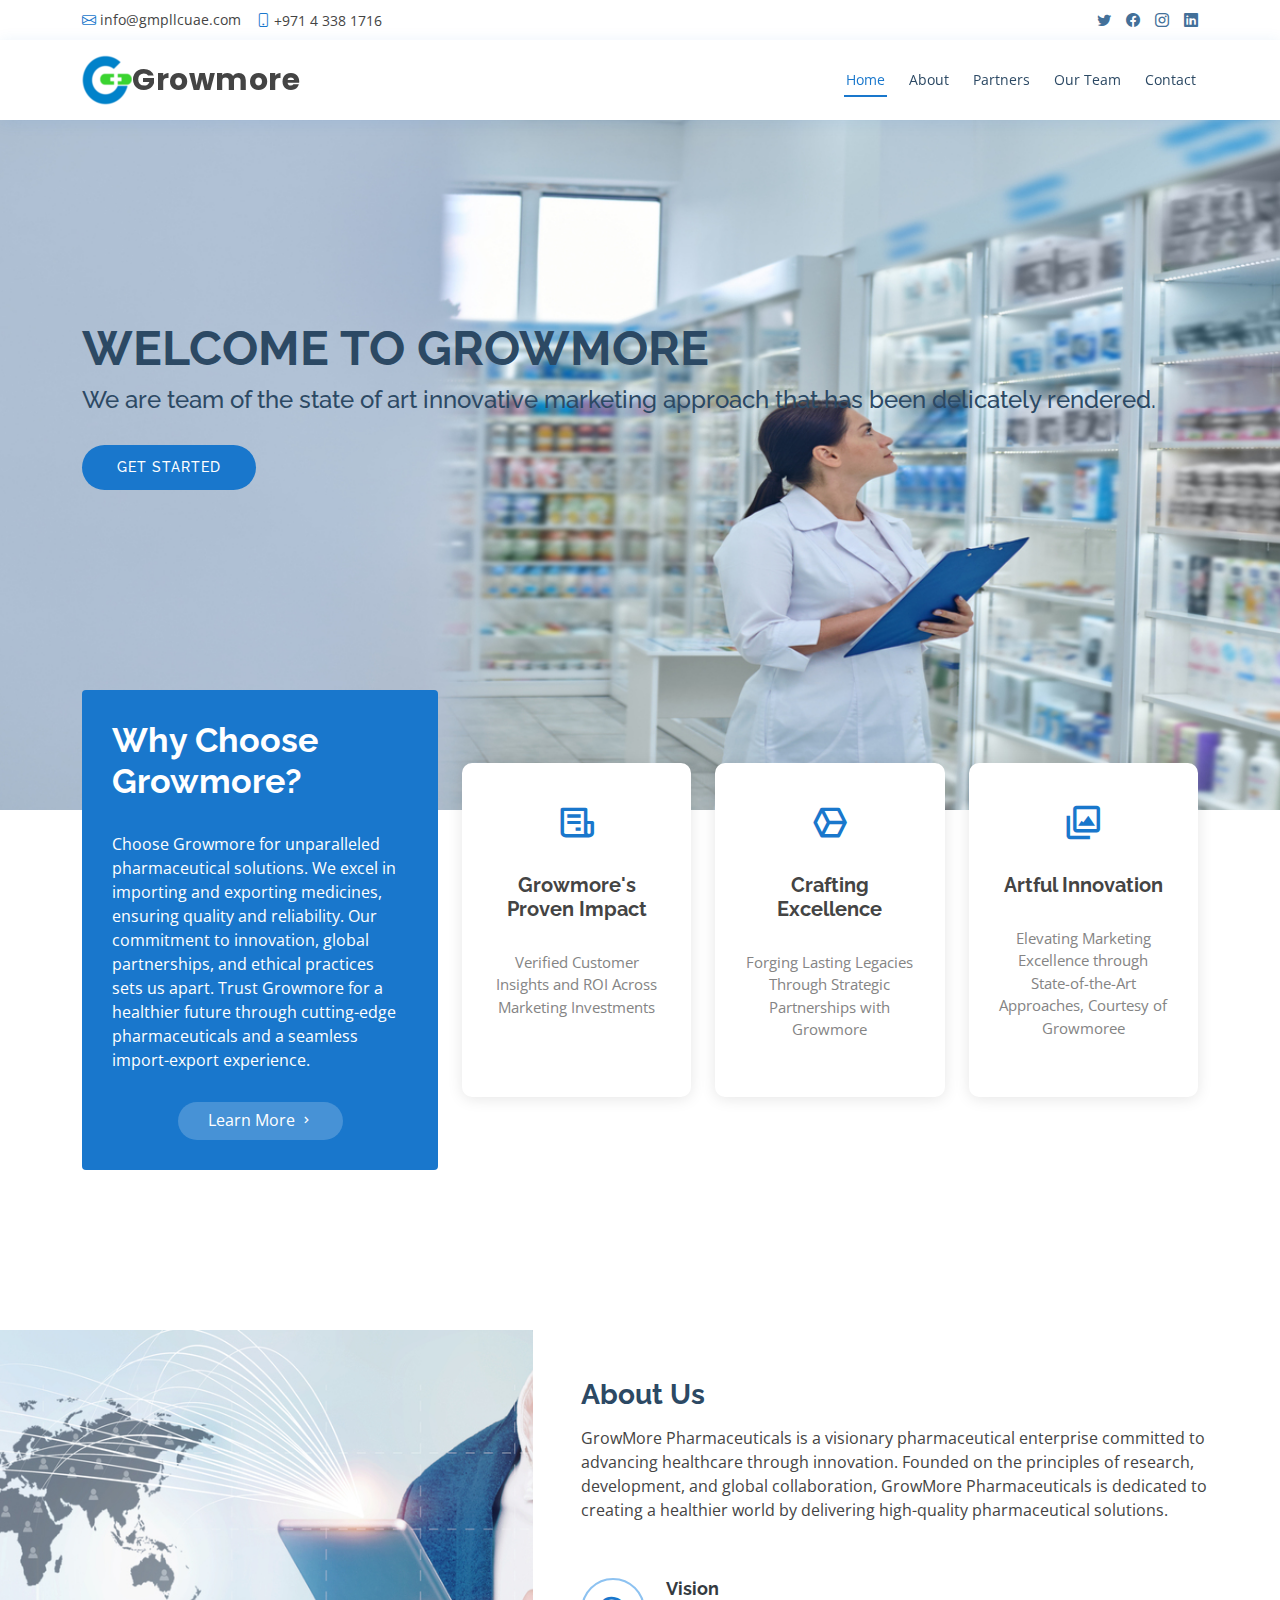
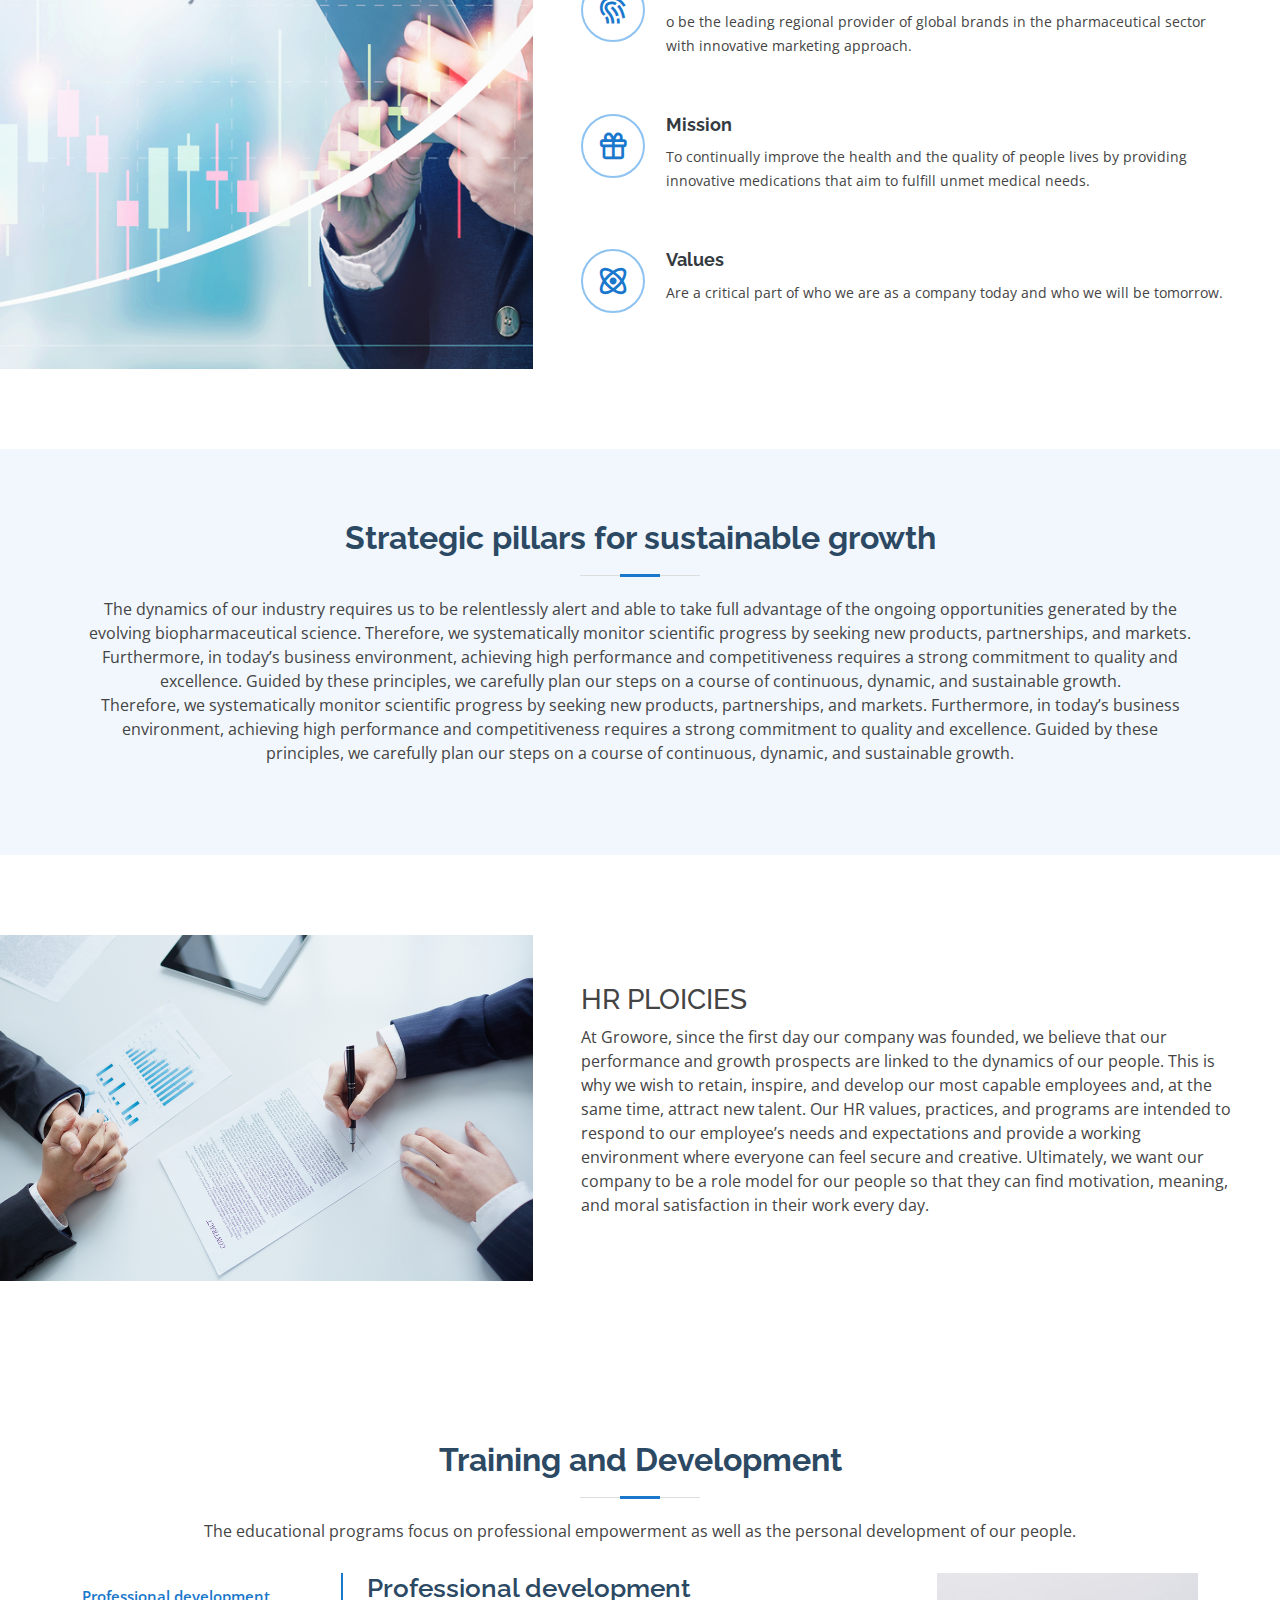
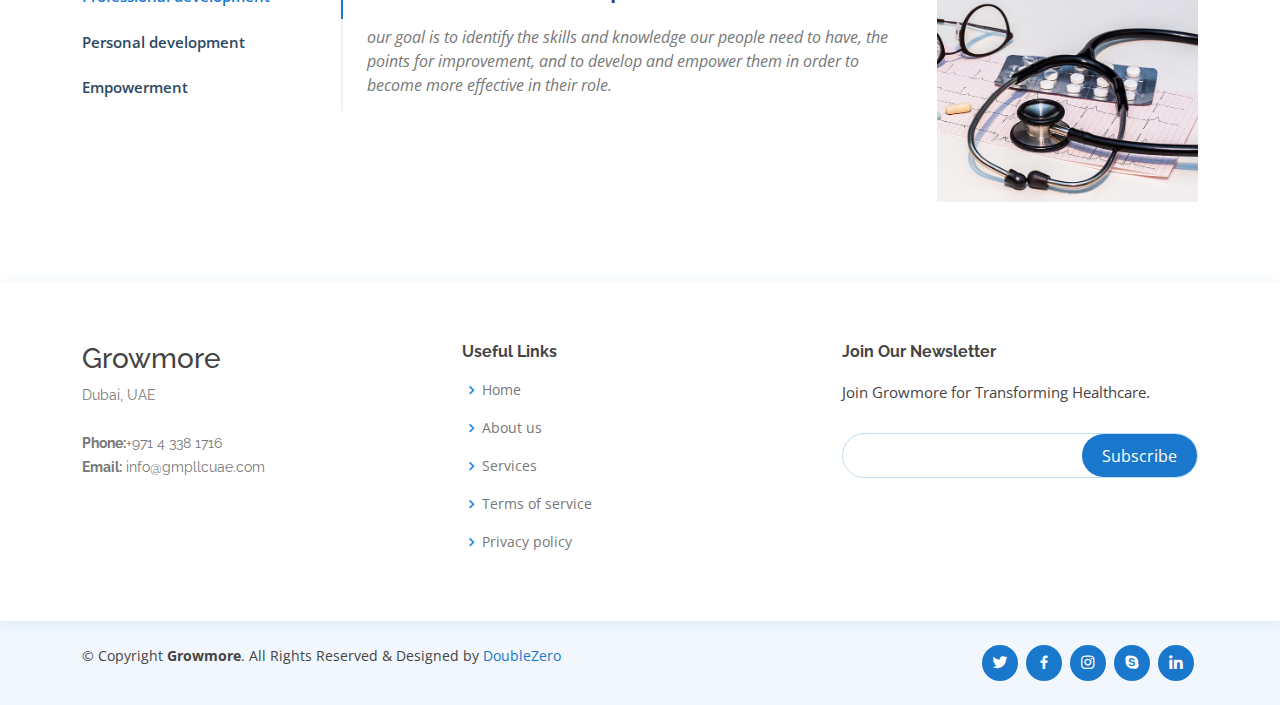
==== commit 2075f53b: "attaching api" ====
--- a/index.html
+++ b/index.html
@@ -196,74 +196,10 @@
 
       </div>
     </section>  
-    <!-- End Counts Section -->
-
-    <!-- ======= Services Section ======= -->
-    <!-- <section id="services" class="services">
-      <div class="container">
-
-        <div class="section-title">
-          <h2>HR PLOICIES</h2>
-          <p>At Growore, since the first day our company was founded, we believe that our performance and growth prospects are linked to the dynamics of our people. This is why we wish to retain, inspire, and develop our most capable employees and, at the same time, attract new talent.
-            Our HR values, practices, and programs are intended to respond to our employee’s needs and expectations and provide a working environment where everyone can feel secure and creative.
-            Ultimately, we want our company to be a role model for our people so that they can find motivation, meaning, and moral satisfaction in their work every day.</p>
-          <p>Therefore, we systematically monitor scientific progress by seeking new products, partnerships, and markets. Furthermore, in today’s business environment, achieving high performance and competitiveness requires a strong commitment to quality and excellence. Guided by these principles, we carefully plan our steps on a course of continuous, dynamic, and sustainable growth. </p> -->
-        </div>
-
-        <!-- <div class="row">
-          <div class="col-lg-4 col-md-6 d-flex align-items-stretch">
-            <div class="icon-box">
-              <div class="icon"><i class="fas fa-heartbeat"></i></div>
-              <h4><a href="">Lorem Ipsum</a></h4>
-              <p>Voluptatum deleniti atque corrupti quos dolores et quas molestias excepturi</p>
-            </div>
-          </div>
-
-          <div class="col-lg-4 col-md-6 d-flex align-items-stretch mt-4 mt-md-0">
-            <div class="icon-box">
-              <div class="icon"><i class="fas fa-pills"></i></div>
-              <h4><a href="">Sed ut perspiciatis</a></h4>
-              <p>Duis aute irure dolor in reprehenderit in voluptate velit esse cillum dolore</p>
-            </div>
-          </div>
-
-          <div class="col-lg-4 col-md-6 d-flex align-items-stretch mt-4 mt-lg-0">
-            <div class="icon-box">
-              <div class="icon"><i class="fas fa-hospital-user"></i></div>
-              <h4><a href="">Magni Dolores</a></h4>
-              <p>Excepteur sint occaecat cupidatat non proident, sunt in culpa qui officia</p>
-            </div>
-          </div>
-
-          <div class="col-lg-4 col-md-6 d-flex align-items-stretch mt-4">
-            <div class="icon-box">
-              <div class="icon"><i class="fas fa-dna"></i></div>
-              <h4><a href="">Nemo Enim</a></h4>
-              <p>At vero eos et accusamus et iusto odio dignissimos ducimus qui blanditiis</p>
-            </div>
-          </div>
-
-          <div class="col-lg-4 col-md-6 d-flex align-items-stretch mt-4">
-            <div class="icon-box">
-              <div class="icon"><i class="fas fa-wheelchair"></i></div>
-              <h4><a href="">Dele cardo</a></h4>
-              <p>Quis consequatur saepe eligendi voluptatem consequatur dolor consequuntur</p>
-            </div>
-          </div>
-
-          <div class="col-lg-4 col-md-6 d-flex align-items-stretch mt-4">
-            <div class="icon-box">
-              <div class="icon"><i class="fas fa-notes-medical"></i></div>
-              <h4><a href="">Divera don</a></h4>
-              <p>Modi nostrum vel laborum. Porro fugit error sit minus sapiente sit aspernatur</p>
-            </div>
-          </div>
-
-        </div>  
-
-      </div>
-   </section> -->
-    <!-- End Services Section -->
+    
+        </div>
+
+        
     <!-- Hr Policies -->
    <section id="about" class="hr">
       <div class="container-fluid">
@@ -288,72 +224,7 @@
     </section>
     <!--Hr Policies End -->
 
-    <!-- ======= Appointment Section ======= -->
-     <!-- <section id="appointment" class="appointment section-bg">
-      <div class="container">
-
-        <div class="section-title">
-          <h2>Training and Development </h2>
-          <p>Magnam dolores commodi suscipit. Necessitatibus eius consequatur ex aliquid fuga eum quidem. Sit sint consectetur velit. Quisquam quos quisquam cupiditate. Et nemo qui impedit suscipit alias ea. Quia fugiat sit in iste officiis commodi quidem hic quas.</p>
-        </div>
-
-        <h4 class="title"><a href="">Professional development and empowerment:-</a></h4>  -->
-
-        <!-- <form action="forms/appointment.php" method="post" role="form" class="php-email-form">
-          <div class="row">
-            <div class="col-md-4 form-group">
-              <input type="text" name="name" class="form-control" id="name" placeholder="Your Name" data-rule="minlen:4" data-msg="Please enter at least 4 chars">
-              <div class="validate"></div>
-            </div>
-            <div class="col-md-4 form-group mt-3 mt-md-0">
-              <input type="email" class="form-control" name="email" id="email" placeholder="Your Email" data-rule="email" data-msg="Please enter a valid email">
-              <div class="validate"></div>
-            </div>
-            <div class="col-md-4 form-group mt-3 mt-md-0">
-              <input type="tel" class="form-control" name="phone" id="phone" placeholder="Your Phone" data-rule="minlen:4" data-msg="Please enter at least 4 chars">
-              <div class="validate"></div>
-            </div>
-          </div>
-          <div class="row">
-            <div class="col-md-4 form-group mt-3">
-              <input type="datetime" name="date" class="form-control datepicker" id="date" placeholder="Appointment Date" data-rule="minlen:4" data-msg="Please enter at least 4 chars">
-              <div class="validate"></div>
-            </div>
-            <div class="col-md-4 form-group mt-3">
-              <select name="department" id="department" class="form-select">
-                <option value="">Select Department</option>
-                <option value="Department 1">Department 1</option>
-                <option value="Department 2">Department 2</option>
-                <option value="Department 3">Department 3</option>
-              </select>
-              <div class="validate"></div>
-            </div>
-            <div class="col-md-4 form-group mt-3">
-              <select name="doctor" id="doctor" class="form-select">
-                <option value="">Select Doctor</option>
-                <option value="Doctor 1">Doctor 1</option>
-                <option value="Doctor 2">Doctor 2</option>
-                <option value="Doctor 3">Doctor 3</option>
-              </select>
-              <div class="validate"></div>
-            </div>
-          </div>
-
-          <div class="form-group mt-3">
-            <textarea class="form-control" name="message" rows="5" placeholder="Message (Optional)"></textarea>
-            <div class="validate"></div>
-          </div>
-          <div class="mb-3">
-            <div class="loading">Loading</div>
-            <div class="error-message"></div>
-            <div class="sent-message">Your appointment request has been sent successfully. Thank you!</div>
-          </div>
-          <div class="text-center"><button type="submit">Make an Appointment</button></div>
-        </form> -->
-
-      <!-- </div>
-    </section> -->
-    <!-- End Appointment Section -->
+    
 
     <!-- ======= Departments Section ======= -->
     <section id="departments" class="departments">
@@ -422,346 +293,7 @@
     </section>
     <!-- End Departments Section -->
 
-    <!-- ======= Doctors Section ======= -->
-   <!-- <section id="doctors" class="doctors">
-      <div class="container">
-
-        <div class="section-title">
-          <h2>Doctors</h2>
-          <p>Magnam dolores commodi suscipit. Necessitatibus eius consequatur ex aliquid fuga eum quidem. Sit sint consectetur velit. Quisquam quos quisquam cupiditate. Et nemo qui impedit suscipit alias ea. Quia fugiat sit in iste officiis commodi quidem hic quas.</p>
-        </div>
-
-        <div class="row">
-
-          <div class="col-lg-6">
-            <div class="member d-flex align-items-start">
-              <div class="pic"><img src="assets/img/doctors/doctors-1.jpg" class="img-fluid" alt=""></div>
-              <div class="member-info">
-                <h4>Walter White</h4>
-                <span>Chief Medical Officer</span>
-                <p>Explicabo voluptatem mollitia et repellat qui dolorum quasi</p>
-                <div class="social">
-                  <a href=""><i class="ri-twitter-fill"></i></a>
-                  <a href=""><i class="ri-facebook-fill"></i></a>
-                  <a href=""><i class="ri-instagram-fill"></i></a>
-                  <a href=""> <i class="ri-linkedin-box-fill"></i> </a>
-                </div>
-              </div>
-            </div>
-          </div>
-
-          <div class="col-lg-6 mt-4 mt-lg-0">
-            <div class="member d-flex align-items-start">
-              <div class="pic"><img src="assets/img/doctors/doctors-2.jpg" class="img-fluid" alt=""></div>
-              <div class="member-info">
-                <h4>Sarah Jhonson</h4>
-                <span>Anesthesiologist</span>
-                <p>Aut maiores voluptates amet et quis praesentium qui senda para</p>
-                <div class="social">
-                  <a href=""><i class="ri-twitter-fill"></i></a>
-                  <a href=""><i class="ri-facebook-fill"></i></a>
-                  <a href=""><i class="ri-instagram-fill"></i></a>
-                  <a href=""> <i class="ri-linkedin-box-fill"></i> </a>
-                </div>
-              </div>
-            </div>
-          </div>
-
-          <div class="col-lg-6 mt-4">
-            <div class="member d-flex align-items-start">
-              <div class="pic"><img src="assets/img/doctors/doctors-3.jpg" class="img-fluid" alt=""></div>
-              <div class="member-info">
-                <h4>William Anderson</h4>
-                <span>Cardiology</span>
-                <p>Quisquam facilis cum velit laborum corrupti fuga rerum quia</p>
-                <div class="social">
-                  <a href=""><i class="ri-twitter-fill"></i></a>
-                  <a href=""><i class="ri-facebook-fill"></i></a>
-                  <a href=""><i class="ri-instagram-fill"></i></a>
-                  <a href=""> <i class="ri-linkedin-box-fill"></i> </a>
-                </div>
-              </div>
-            </div>
-          </div>
-
-          <div class="col-lg-6 mt-4">
-            <div class="member d-flex align-items-start">
-              <div class="pic"><img src="assets/img/doctors/doctors-4.jpg" class="img-fluid" alt=""></div>
-              <div class="member-info">
-                <h4>Amanda Jepson</h4>
-                <span>Neurosurgeon</span>
-                <p>Dolorum tempora officiis odit laborum officiis et et accusamus</p>
-                <div class="social">
-                  <a href=""><i class="ri-twitter-fill"></i></a>
-                  <a href=""><i class="ri-facebook-fill"></i></a>
-                  <a href=""><i class="ri-instagram-fill"></i></a>
-                  <a href=""> <i class="ri-linkedin-box-fill"></i> </a>
-                </div>
-              </div>
-            </div>
-          </div>
-
-        </div>
-
-      </div>
-    </section>  -->
-    <!-- End Doctors Section -->
-
-    <!-- ======= Frequently Asked Questions Section ======= -->
-    
-    <!-- End Frequently Asked Questions Section -->
-
-    <!-- ======= Testimonials Section ======= -->
-    <!-- <section id="testimonials" class="testimonials">
-      <div class="container">
-
-        <div class="testimonials-slider swiper" data-aos="fade-up" data-aos-delay="100">
-          <div class="swiper-wrapper">
-
-            <div class="swiper-slide">
-              <div class="testimonial-wrap">
-                <div class="testimonial-item">
-                  <img src="assets/img/testimonials/testimonials-1.jpg" class="testimonial-img" alt="">
-                  <h3>Saul Goodman</h3>
-                  <h4>Ceo &amp; Founder</h4>
-                  <p>
-                    <i class="bx bxs-quote-alt-left quote-icon-left"></i>
-                    Proin iaculis purus consequat sem cure digni ssim donec porttitora entum suscipit rhoncus. Accusantium quam, ultricies eget id, aliquam eget nibh et. Maecen aliquam, risus at semper.
-                    <i class="bx bxs-quote-alt-right quote-icon-right"></i>
-                  </p>
-                </div>
-              </div>
-            </div>
-
-            <div class="swiper-slide">
-              <div class="testimonial-wrap">
-                <div class="testimonial-item">
-                  <img src="assets/img/testimonials/testimonials-2.jpg" class="testimonial-img" alt="">
-                  <h3>Sara Wilsson</h3>
-                  <h4>Designer</h4>
-                  <p>
-                    <i class="bx bxs-quote-alt-left quote-icon-left"></i>
-                    Export tempor illum tamen malis malis eram quae irure esse labore quem cillum quid cillum eram malis quorum velit fore eram velit sunt aliqua noster fugiat irure amet legam anim culpa.
-                    <i class="bx bxs-quote-alt-right quote-icon-right"></i>
-                  </p>
-                </div>
-              </div>
-             </div>  -->
-            <!-- End testimonial item -->
-
-            <!-- <div class="swiper-slide">
-              <div class="testimonial-wrap">
-                <div class="testimonial-item">
-                  <img src="assets/img/testimonials/testimonials-3.jpg" class="testimonial-img" alt="">
-                  <h3>Jena Karlis</h3>
-                  <h4>Store Owner</h4>
-                  <p>
-                    <i class="bx bxs-quote-alt-left quote-icon-left"></i>
-                    Enim nisi quem export duis labore cillum quae magna enim sint quorum nulla quem veniam duis minim tempor labore quem eram duis noster aute amet eram fore quis sint minim.
-                    <i class="bx bxs-quote-alt-right quote-icon-right"></i>
-                  </p>
-                </div>
-              </div>
-            </div>  -->
-            <!-- End testimonial item -->
-
-          <!-- <div class="swiper-slide">
-              <div class="testimonial-wrap">
-                <div class="testimonial-item">
-                  <img src="assets/img/testimonials/testimonials-4.jpg" class="testimonial-img" alt="">
-                  <h3>Matt Brandon</h3>
-                  <h4>Freelancer</h4>
-                  <p>
-                    <i class="bx bxs-quote-alt-left quote-icon-left"></i>
-                    Fugiat enim eram quae cillum dolore dolor amet nulla culpa multos export minim fugiat minim velit minim dolor enim duis veniam ipsum anim magna sunt elit fore quem dolore labore illum veniam.
-                    <i class="bx bxs-quote-alt-right quote-icon-right"></i>
-                  </p>
-                </div>
-              </div>
-            </div>  -->
-            <!-- End testimonial item -->
-
-           <!-- <div class="swiper-slide">
-              <div class="testimonial-wrap">
-                <div class="testimonial-item">
-                  <img src="assets/img/testimonials/testimonials-5.jpg" class="testimonial-img" alt="">
-                  <h3>John Larson</h3>
-                  <h4>Entrepreneur</h4>
-                  <p>
-                    <i class="bx bxs-quote-alt-left quote-icon-left"></i>
-                    Quis quorum aliqua sint quem legam fore sunt eram irure aliqua veniam tempor noster veniam enim culpa labore duis sunt culpa nulla illum cillum fugiat legam esse veniam culpa fore nisi cillum quid.
-                    <i class="bx bxs-quote-alt-right quote-icon-right"></i>
-                  </p>
-                </div>
-              </div>
-            </div>  -->
-            <!-- End testimonial item -->
-
-         <!-- </div>
-          <div class="swiper-pagination"></div>
-        </div>
-
-      </div>
-    </section>   -->
-    <!-- End Testimonials Section -->
-
-    <!-- ======= Gallery Section ======= -->
-     <!-- <section id="gallery" class="gallery">
-      <div class="container">
-
-        <div class="section-title">
-          <h2>Gallery</h2>
-          <p>Magnam dolores commodi suscipit. Necessitatibus eius consequatur ex aliquid fuga eum quidem. Sit sint consectetur velit. Quisquam quos quisquam cupiditate. Et nemo qui impedit suscipit alias ea. Quia fugiat sit in iste officiis commodi quidem hic quas.</p>
-        </div>
-      </div>
-
-      <div class="container-fluid">
-        <div class="row g-0">
-
-          <div class="col-lg-3 col-md-4">
-            <div class="gallery-item">
-              <a href="assets/img/gallery/gallery-1.jpg" class="galelry-lightbox">
-                <img src="assets/img/gallery/gallery-1.jpg" alt="" class="img-fluid">
-              </a>
-            </div>
-          </div>
-
-          <div class="col-lg-3 col-md-4">
-            <div class="gallery-item">
-              <a href="assets/img/gallery/gallery-2.jpg" class="galelry-lightbox">
-                <img src="assets/img/gallery/gallery-2.jpg" alt="" class="img-fluid">
-              </a>
-            </div>
-          </div>
-
-          <div class="col-lg-3 col-md-4">
-            <div class="gallery-item">
-              <a href="assets/img/gallery/gallery-3.jpg" class="galelry-lightbox">
-                <img src="assets/img/gallery/gallery-3.jpg" alt="" class="img-fluid">
-              </a>
-            </div>
-          </div>
-
-          <div class="col-lg-3 col-md-4">
-            <div class="gallery-item">
-              <a href="assets/img/gallery/gallery-4.jpg" class="galelry-lightbox">
-                <img src="assets/img/gallery/gallery-4.jpg" alt="" class="img-fluid">
-              </a>
-            </div>
-          </div>
-
-          <div class="col-lg-3 col-md-4">
-            <div class="gallery-item">
-              <a href="assets/img/gallery/gallery-5.jpg" class="galelry-lightbox">
-                <img src="assets/img/gallery/gallery-5.jpg" alt="" class="img-fluid">
-              </a>
-            </div>
-          </div>
-
-          <div class="col-lg-3 col-md-4">
-            <div class="gallery-item">
-              <a href="assets/img/gallery/gallery-6.jpg" class="galelry-lightbox">
-                <img src="assets/img/gallery/gallery-6.jpg" alt="" class="img-fluid">
-              </a>
-            </div>
-          </div>
-
-          <div class="col-lg-3 col-md-4">
-            <div class="gallery-item">
-              <a href="assets/img/gallery/gallery-7.jpg" class="galelry-lightbox">
-                <img src="assets/img/gallery/gallery-7.jpg" alt="" class="img-fluid">
-              </a>
-            </div>
-          </div>
-
-          <div class="col-lg-3 col-md-4">
-            <div class="gallery-item">
-              <a href="assets/img/gallery/gallery-8.jpg" class="galelry-lightbox">
-                <img src="assets/img/gallery/gallery-8.jpg" alt="" class="img-fluid">
-              </a>
-            </div>
-          </div>
-
-        </div>
-
-      </div>
-    </section> -->
-    <!-- End Gallery Section -->
-
-    <!-- ======= Contact Section ======= -->
-     <!-- <section id="contact" class="contact">
-      <div class="container">
-
-        <div class="section-title">
-          <h2>Contact</h2>
-          <p>Magnam dolores commodi suscipit. Necessitatibus eius consequatur ex aliquid fuga eum quidem. Sit sint consectetur velit. Quisquam quos quisquam cupiditate. Et nemo qui impedit suscipit alias ea. Quia fugiat sit in iste officiis commodi quidem hic quas.</p>
-        </div>
-      </div>
-
-      <div>
-        <iframe style="border:0; width: 100%; height: 350px;" src="https://www.google.com/maps/embed?pb=!1m14!1m8!1m3!1d12097.433213460943!2d-74.0062269!3d40.7101282!3m2!1i1024!2i768!4f13.1!3m3!1m2!1s0x0%3A0xb89d1fe6bc499443!2sDowntown+Conference+Center!5e0!3m2!1smk!2sbg!4v1539943755621" frameborder="0" allowfullscreen></iframe>
-      </div>
-
-      <div class="container">
-        <div class="row mt-5">
-
-          <div class="col-lg-4">
-            <div class="info">
-              <div class="address">
-                <i class="bi bi-geo-alt"></i>
-                <h4>Location:</h4>
-                <p>Dubai, UAE</p>
-              </div>
-
-              <div class="email">
-                <i class="bi bi-envelope"></i>
-                <h4>Email:</h4>
-                <p> info@gmpllcuae.com</p>
-              </div>
-
-              <div class="phone">
-                <i class="bi bi-phone"></i>
-                <h4>Call:</h4>
-                <p>+1 5589 55488 55s</p>
-              </div>
-
-            </div>
-
-          </div>
-
-          <div class="col-lg-8 mt-5 mt-lg-0">
-
-            <form action="forms/contact.php" method="post" role="form" class="php-email-form">
-              <div class="row">
-                <div class="col-md-6 form-group">
-                  <input type="text" name="name" class="form-control" id="name" placeholder="Your Name" required>
-                </div>
-                <div class="col-md-6 form-group mt-3 mt-md-0">
-                  <input type="email" class="form-control" name="email" id="email" placeholder="Your Email" required>
-                </div>
-              </div>
-              <div class="form-group mt-3">
-                <input type="text" class="form-control" name="subject" id="subject" placeholder="Subject" required>
-              </div>
-              <div class="form-group mt-3">
-                <textarea class="form-control" name="message" rows="5" placeholder="Message" required></textarea>
-              </div>
-              <div class="my-3">
-                <div class="loading">Loading</div>
-                <div class="error-message"></div>
-                <div class="sent-message">Your message has been sent. Thank you!</div>
-              </div>
-              <div class="text-center"><button type="submit">Send Message</button></div>
-            </form>
-
-          </div>
-
-        </div>
-
-      </div>
-    </section>  -->
-    <!-- End Contact Section -->
-
+   
   </main>
   <!-- End #main -->
 
@@ -807,7 +339,7 @@
 
           <div class="col-lg-4 col-md-6 footer-newsletter">
             <h4>Join Our Newsletter</h4>
-            <p>Join GrowMore forTransforming healthcare. Together, we elevate medicine trading with trust, innovation, and excellence.</p>
+            <p>Join Growmore for Transforming Healthcare.</p>
             <form action="" method="post">
               <input type="email" name="email"><input type="submit" value="Subscribe">
             </form>
